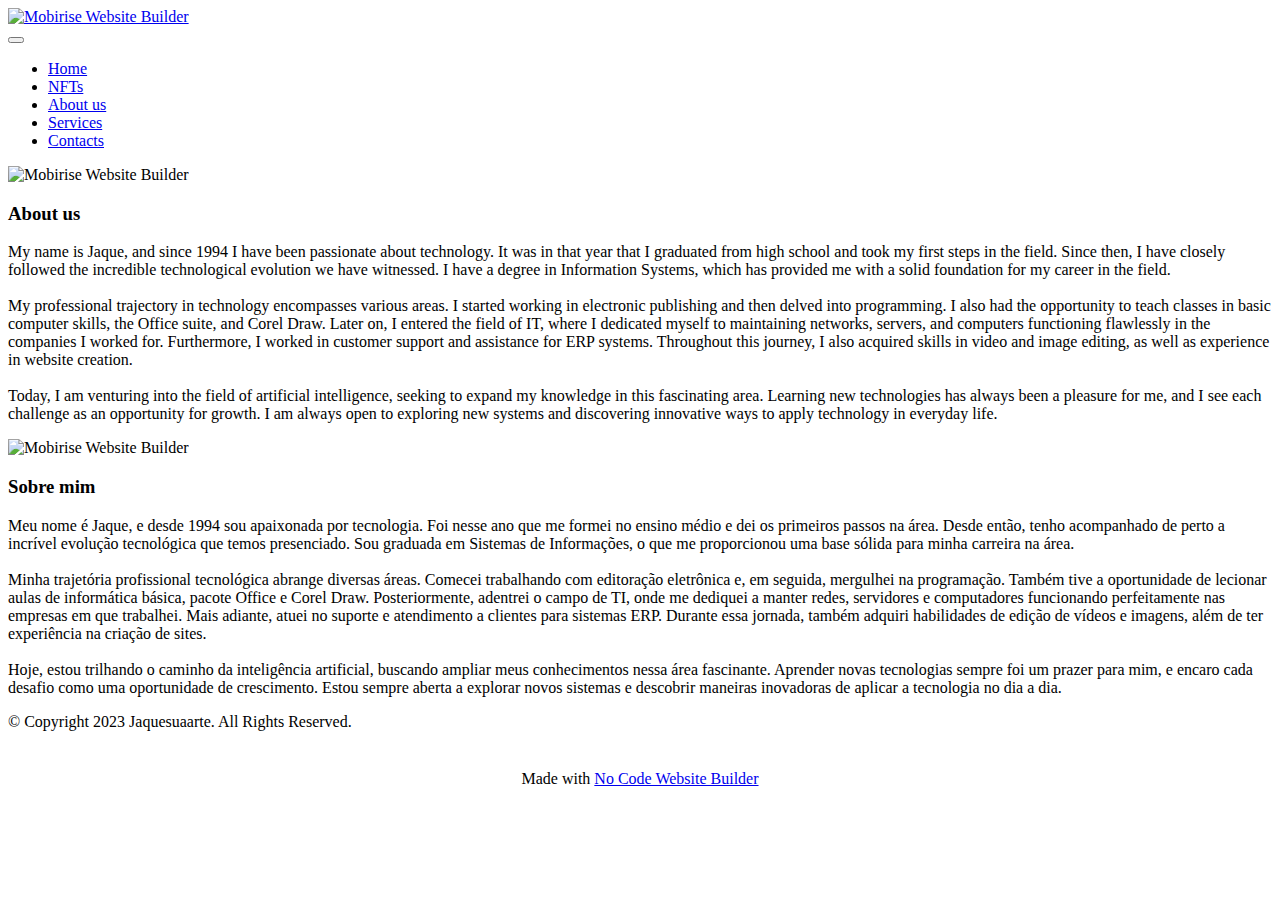
==== Aboutus.html @ 9432bdc2 "Add files via upload" ====
<!DOCTYPE html>
<html  >
<head>
  <!-- Site made with Mobirise Website Builder v5.8.9, https://mobirise.com -->
  <meta charset="UTF-8">
  <meta http-equiv="X-UA-Compatible" content="IE=edge">
  <meta name="generator" content="Mobirise v5.8.9, mobirise.com">
  <meta name="viewport" content="width=device-width, initial-scale=1, minimum-scale=1">
  <link rel="shortcut icon" href="assets/images/whatsapp-image-2023-05-23-at-08.21.53.jpeg" type="image/x-icon">
  <meta name="description" content="">
  
  
  <title>Aboutus</title>
  <link rel="stylesheet" href="assets/bootstrap/css/bootstrap.min.css">
  <link rel="stylesheet" href="assets/bootstrap/css/bootstrap-grid.min.css">
  <link rel="stylesheet" href="assets/bootstrap/css/bootstrap-reboot.min.css">
  <link rel="stylesheet" href="assets/dropdown/css/style.css">
  <link rel="stylesheet" href="assets/socicon/css/styles.css">
  <link rel="stylesheet" href="assets/theme/css/style.css">
  <link rel="preload" href="https://fonts.googleapis.com/css?family=Jost:100,200,300,400,500,600,700,800,900,100i,200i,300i,400i,500i,600i,700i,800i,900i&display=swap" as="style" onload="this.onload=null;this.rel='stylesheet'">
  <noscript><link rel="stylesheet" href="https://fonts.googleapis.com/css?family=Jost:100,200,300,400,500,600,700,800,900,100i,200i,300i,400i,500i,600i,700i,800i,900i&display=swap"></noscript>
  <link rel="preload" as="style" href="assets/mobirise/css/mbr-additional.css"><link rel="stylesheet" href="assets/mobirise/css/mbr-additional.css" type="text/css">

  
  
  
</head>
<body>
  
  <section data-bs-version="5.1" class="menu menu2 cid-tFcY85r3rt" once="menu" id="menu2-l">
    
    <nav class="navbar navbar-dropdown navbar-fixed-top navbar-expand-lg">
        <div class="container">
            <div class="navbar-brand">
                <span class="navbar-logo">
                    <a href="https://mobiri.se">
                        <img src="assets/images/whatsapp-image-2023-05-23-at-08.21.53.jpeg" alt="Mobirise Website Builder" style="height: 3rem;">
                    </a>
                </span>
                
            </div>
            <button class="navbar-toggler" type="button" data-toggle="collapse" data-bs-toggle="collapse" data-target="#navbarSupportedContent" data-bs-target="#navbarSupportedContent" aria-controls="navbarNavAltMarkup" aria-expanded="false" aria-label="Toggle navigation">
                <div class="hamburger">
                    <span></span>
                    <span></span>
                    <span></span>
                    <span></span>
                </div>
            </button>
            <div class="collapse navbar-collapse" id="navbarSupportedContent">
                <ul class="navbar-nav nav-dropdown nav-right" data-app-modern-menu="true"><li class="nav-item"><a class="nav-link link text-black text-primary display-4" href="index.html">Home</a></li><li class="nav-item"><a class="nav-link link text-black text-primary display-4" href="page1.html">NFTs</a></li><li class="nav-item"><a class="nav-link link text-black text-primary display-4" href="aboutus.html">
                            About us</a></li>
                    <li class="nav-item"><a class="nav-link link text-black text-primary display-4" href="page4.html">
                            Services</a></li>
                    <li class="nav-item"><a class="nav-link link text-black text-primary display-4" href="page3.html">Contacts</a></li></ul>
                <div class="icons-menu">
                    <a class="iconfont-wrapper" href="https://www.instagram.com/jaquesuaarte/" target="_blank">
                        <span class="p-2 mbr-iconfont socicon-instagram socicon"></span>
                    </a>
                    
                    
                    
                </div>
                
            </div>
        </div>
    </nav>
</section>

<section data-bs-version="5.1" class="image1 cid-tFd8ddzj68" id="image1-n">
    

    
    

    <div class="container">
        <div class="row align-items-center">
            <div class="col-12 col-lg-6">
                <div class="image-wrapper">
                    <img src="assets/images/mbr-7.jpg" alt="Mobirise Website Builder">
                    
                </div>
            </div>
            <div class="col-12 col-lg">
                <div class="text-wrapper">
                    <h3 class="mbr-section-title mbr-fonts-style mb-3 display-5">
                        <strong>About us</strong></h3>
                    <p class="mbr-text mbr-fonts-style display-7">My name is Jaque, and since 1994 I have been passionate about technology. It was in that year that I graduated from high school and took my first steps in the field. Since then, I have closely followed the incredible technological evolution we have witnessed. I have a degree in Information Systems, which has provided me with a solid foundation for my career in the field.
<br>
<br>My professional trajectory in technology encompasses various areas. I started working in electronic publishing and then delved into programming. I also had the opportunity to teach classes in basic computer skills, the Office suite, and Corel Draw. Later on, I entered the field of IT, where I dedicated myself to maintaining networks, servers, and computers functioning flawlessly in the companies I worked for. Furthermore, I worked in customer support and assistance for ERP systems. Throughout this journey, I also acquired skills in video and image editing, as well as experience in website creation.
<br>
<br>Today, I am venturing into the field of artificial intelligence, seeking to expand my knowledge in this fascinating area. Learning new technologies has always been a pleasure for me, and I see each challenge as an opportunity for growth. I am always open to exploring new systems and discovering innovative ways to apply technology in everyday life.</p>
                </div>
            </div>
        </div>
    </div>
</section>

<section data-bs-version="5.1" class="image2 cid-tFcYTqZ7dH" id="image2-m">
    

    
    

    <div class="container">
        <div class="row align-items-center">
            <div class="col-12 col-lg-6">
                <div class="image-wrapper">
                    <img src="assets/images/mbr-5.jpg" alt="Mobirise Website Builder">
                    
                </div>
            </div>
            <div class="col-12 col-lg">
                <div class="text-wrapper">
                    <h3 class="mbr-section-title mbr-fonts-style mb-3 display-5">
                        <strong>Sobre mim</strong></h3>
                    <p class="mbr-text mbr-fonts-style display-7">Meu nome é Jaque, e desde 1994 sou apaixonada por tecnologia. Foi nesse ano que me formei no ensino médio e dei os primeiros passos na área. Desde então, tenho acompanhado de perto a incrível evolução tecnológica que temos presenciado.&nbsp;Sou graduada em Sistemas de Informações, o que me proporcionou uma base sólida para minha carreira na área.<br>
<br>Minha trajetória profissional tecnológica abrange diversas áreas. Comecei trabalhando com editoração eletrônica e, em seguida, mergulhei na programação. Também tive a oportunidade de lecionar aulas de informática básica, pacote Office e Corel Draw. Posteriormente, adentrei o campo de TI, onde me dediquei a manter redes, servidores e computadores funcionando perfeitamente nas empresas em que trabalhei. Mais adiante, atuei no suporte e atendimento a clientes para sistemas ERP. Durante essa jornada, também adquiri habilidades de edição de vídeos e imagens, além de ter experiência na criação de sites.
<br>
<br>Hoje, estou trilhando o caminho da inteligência artificial, buscando ampliar meus conhecimentos nessa área fascinante. Aprender novas tecnologias sempre foi um prazer para mim, e encaro cada desafio como uma oportunidade de crescimento. Estou sempre aberta a explorar novos sistemas e descobrir maneiras inovadoras de aplicar a tecnologia no dia a dia.</p>
                </div>
            </div>
        </div>
    </div>
</section>

<section data-bs-version="5.1" class="footer3 cid-tFcY84ST9P" once="footers" id="footer3-k">

    

    

    <div class="container">
        <div class="media-container-row align-center mbr-white">
            
            <div class="row social-row">
                <div class="social-list align-right pb-2">
                    
                    
                    
                    
                    
                    
                <div class="soc-item">
                        <a href="https://www.instagram.com/jaquesuaarte/" target="_blank">
                            <span class="mbr-iconfont mbr-iconfont-social socicon-instagram socicon"></span>
                        </a>
                    </div></div>
            </div>
            <div class="row row-copirayt">
                <p class="mbr-text mb-0 mbr-fonts-style mbr-white align-center display-7">
                    © Copyright 2023 Jaquesuaarte. All Rights Reserved.
                </p>
            </div>
        </div>
    </div>
</section><section class="display-7" style="padding: 0;align-items: center;justify-content: center;flex-wrap: wrap;    align-content: center;display: flex;position: relative;height: 4rem;"><a href="https://mobiri.se/3006406" style="flex: 1 1;height: 4rem;position: absolute;width: 100%;z-index: 1;"><img alt="" style="height: 4rem;" src="[data-uri]"></a><p style="margin: 0;text-align: center;" class="display-7">Made with &#8204;</p><a style="z-index:1" href="https://mobirise.com/builder/no-code-website-builder.html">No Code Website Builder</a></section><script src="assets/bootstrap/js/bootstrap.bundle.min.js"></script>  <script src="assets/smoothscroll/smooth-scroll.js"></script>  <script src="assets/ytplayer/index.js"></script>  <script src="assets/dropdown/js/navbar-dropdown.js"></script>  <script src="assets/theme/js/script.js"></script>  
  
  
</body>
</html>
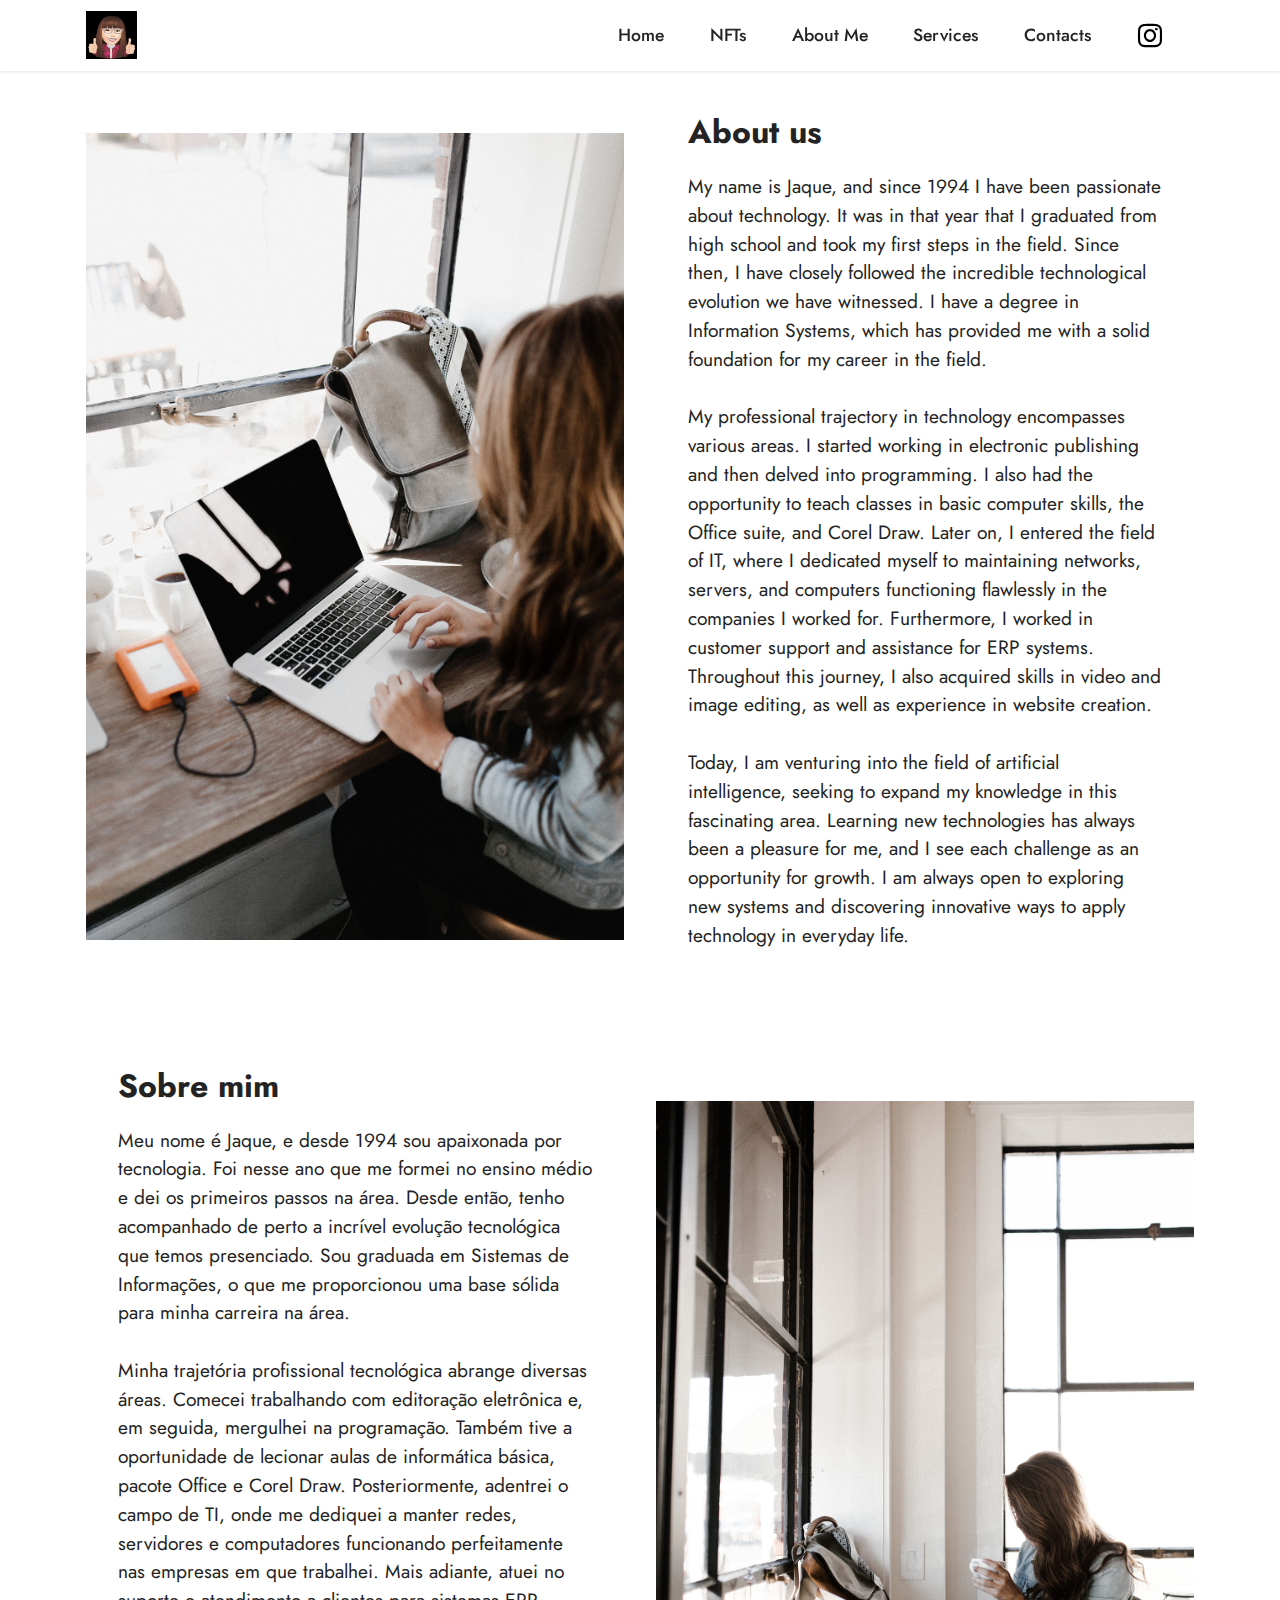
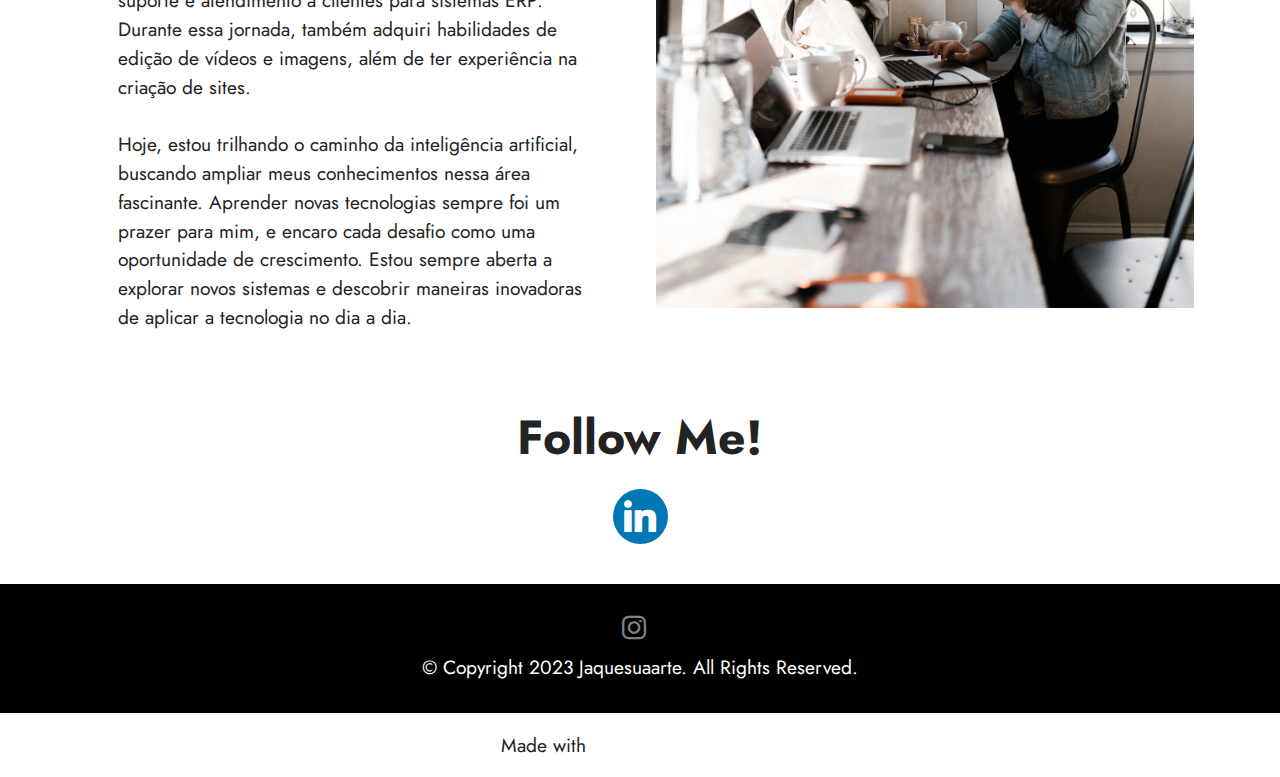
==== commit 652d6844: "Add files via upload" ====
--- a/Aboutus.html
+++ b/Aboutus.html
@@ -14,8 +14,8 @@
   <link rel="stylesheet" href="assets/bootstrap/css/bootstrap.min.css">
   <link rel="stylesheet" href="assets/bootstrap/css/bootstrap-grid.min.css">
   <link rel="stylesheet" href="assets/bootstrap/css/bootstrap-reboot.min.css">
+  <link rel="stylesheet" href="assets/socicon/css/styles.css">
   <link rel="stylesheet" href="assets/dropdown/css/style.css">
-  <link rel="stylesheet" href="assets/socicon/css/styles.css">
   <link rel="stylesheet" href="assets/theme/css/style.css">
   <link rel="preload" href="https://fonts.googleapis.com/css?family=Jost:100,200,300,400,500,600,700,800,900,100i,200i,300i,400i,500i,600i,700i,800i,900i&display=swap" as="style" onload="this.onload=null;this.rel='stylesheet'">
   <noscript><link rel="stylesheet" href="https://fonts.googleapis.com/css?family=Jost:100,200,300,400,500,600,700,800,900,100i,200i,300i,400i,500i,600i,700i,800i,900i&display=swap"></noscript>
@@ -48,8 +48,8 @@
                 </div>
             </button>
             <div class="collapse navbar-collapse" id="navbarSupportedContent">
-                <ul class="navbar-nav nav-dropdown nav-right" data-app-modern-menu="true"><li class="nav-item"><a class="nav-link link text-black text-primary display-4" href="index.html">Home</a></li><li class="nav-item"><a class="nav-link link text-black text-primary display-4" href="page1.html">NFTs</a></li><li class="nav-item"><a class="nav-link link text-black text-primary display-4" href="aboutus.html">
-                            About us</a></li>
+                <ul class="navbar-nav nav-dropdown nav-right" data-app-modern-menu="true"><li class="nav-item"><a class="nav-link link text-black text-primary display-4" href="index.html">Home</a></li><li class="nav-item"><a class="nav-link link text-black text-primary display-4" href="page1.html">NFTs</a></li><li class="nav-item"><a class="nav-link link text-black text-primary display-4" href="Aboutus.html">
+                            About Me</a></li>
                     <li class="nav-item"><a class="nav-link link text-black text-primary display-4" href="page4.html">
                             Services</a></li>
                     <li class="nav-item"><a class="nav-link link text-black text-primary display-4" href="page3.html">Contacts</a></li></ul>
@@ -124,6 +124,40 @@
     </div>
 </section>
 
+<section data-bs-version="5.1" class="share3 cid-tFLsdSFZs8" id="share3-1i">
+    
+     
+    
+    
+    
+
+    <div class="container">
+        <div class="media-container-row">
+            <div class="col-12">
+                <h3 class="mbr-section-title align-center mb-3 mbr-fonts-style display-2">
+                    <strong>Follow Me!</strong>
+                </h3>
+                <div class="social-list align-center">
+                   
+                    
+                        
+                        
+                        
+                        
+                        <a class="iconfont-wrapper bg-linkedin m-2" href="https://www.linkedin.com/in/jaquelineperesaltismo/" target="_blank">
+                            <span class="socicon-linkedin socicon"></span>
+                        </a>
+                        
+                        
+                        
+                        
+                        
+                </div>
+            </div>
+        </div>
+    </div>
+</section>
+
 <section data-bs-version="5.1" class="footer3 cid-tFcY84ST9P" once="footers" id="footer3-k">
 
     
@@ -154,7 +188,7 @@
             </div>
         </div>
     </div>
-</section><section class="display-7" style="padding: 0;align-items: center;justify-content: center;flex-wrap: wrap;    align-content: center;display: flex;position: relative;height: 4rem;"><a href="https://mobiri.se/3006406" style="flex: 1 1;height: 4rem;position: absolute;width: 100%;z-index: 1;"><img alt="" style="height: 4rem;" src="[data-uri]"></a><p style="margin: 0;text-align: center;" class="display-7">Made with &#8204;</p><a style="z-index:1" href="https://mobirise.com/builder/no-code-website-builder.html">No Code Website Builder</a></section><script src="assets/bootstrap/js/bootstrap.bundle.min.js"></script>  <script src="assets/smoothscroll/smooth-scroll.js"></script>  <script src="assets/ytplayer/index.js"></script>  <script src="assets/dropdown/js/navbar-dropdown.js"></script>  <script src="assets/theme/js/script.js"></script>  
+</section><section class="display-7" style="padding: 0;align-items: center;justify-content: center;flex-wrap: wrap;    align-content: center;display: flex;position: relative;height: 4rem;"><a href="https://mobiri.se/3006406" style="flex: 1 1;height: 4rem;position: absolute;width: 100%;z-index: 1;"><img alt="" style="height: 4rem;" src="[data-uri]"></a><p style="margin: 0;text-align: center;" class="display-7">Made with &#8204;</p><a style="z-index:1" href="https://mobirise.com/builder/landing-page-software.html">Landing Page Software</a></section><script src="assets/bootstrap/js/bootstrap.bundle.min.js"></script>  <script src="assets/smoothscroll/smooth-scroll.js"></script>  <script src="assets/ytplayer/index.js"></script>  <script src="assets/dropdown/js/navbar-dropdown.js"></script>  <script src="assets/theme/js/script.js"></script>  
   
   
 </body>
--- a/assets/socicon/css/styles.css
+++ b/assets/socicon/css/styles.css
@@ -0,0 +1,934 @@
+@charset "UTF-8";
+
+@font-face {
+  font-family: 'Socicon';
+  src:  url('../fonts/socicon.eot');
+  src:  url('../fonts/socicon.eot?#iefix') format('embedded-opentype'),
+    url('../fonts/socicon.woff2') format('woff2'),
+    url('../fonts/socicon.ttf') format('truetype'),
+    url('../fonts/socicon.woff') format('woff'),
+    url('../fonts/socicon.svg#socicon') format('svg');
+  font-weight: normal;
+  font-style: normal;
+  font-display: swap;
+}
+
+[data-icon]:before {
+  font-family: "socicon" !important;
+  content: attr(data-icon);
+  font-style: normal !important;
+  font-weight: normal !important;
+  font-variant: normal !important;
+  text-transform: none !important;
+  speak: none;
+  line-height: 1;
+  -webkit-font-smoothing: antialiased;
+  -moz-osx-font-smoothing: grayscale;
+}
+
+[class^="socicon-"], [class*=" socicon-"] {
+  /* use !important to prevent issues with browser extensions that change fonts */
+  font-family: 'Socicon' !important;
+  speak: none;
+  font-style: normal;
+  font-weight: normal;
+  font-variant: normal;
+  text-transform: none;
+  line-height: 1;
+
+  /* Better Font Rendering =========== */
+  -webkit-font-smoothing: antialiased;
+  -moz-osx-font-smoothing: grayscale;
+}
+
+.socicon-eitaa:before {
+  content: "\e97c";
+}
+.socicon-soroush:before {
+  content: "\e97d";
+}
+.socicon-bale:before {
+  content: "\e97e";
+}
+.socicon-zazzle:before {
+  content: "\e97b";
+}
+.socicon-society6:before {
+  content: "\e97a";
+}
+.socicon-redbubble:before {
+  content: "\e979";
+}
+.socicon-avvo:before {
+  content: "\e978";
+}
+.socicon-stitcher:before {
+  content: "\e977";
+}
+.socicon-googlehangouts:before {
+  content: "\e974";
+}
+.socicon-dlive:before {
+  content: "\e975";
+}
+.socicon-vsco:before {
+  content: "\e976";
+}
+.socicon-flipboard:before {
+  content: "\e973";
+}
+.socicon-ubuntu:before {
+  content: "\e958";
+}
+.socicon-artstation:before {
+  content: "\e959";
+}
+.socicon-invision:before {
+  content: "\e95a";
+}
+.socicon-torial:before {
+  content: "\e95b";
+}
+.socicon-collectorz:before {
+  content: "\e95c";
+}
+.socicon-seenthis:before {
+  content: "\e95d";
+}
+.socicon-googleplaymusic:before {
+  content: "\e95e";
+}
+.socicon-debian:before {
+  content: "\e95f";
+}
+.socicon-filmfreeway:before {
+  content: "\e960";
+}
+.socicon-gnome:before {
+  content: "\e961";
+}
+.socicon-itchio:before {
+  content: "\e962";
+}
+.socicon-jamendo:before {
+  content: "\e963";
+}
+.socicon-mix:before {
+  content: "\e964";
+}
+.socicon-sharepoint:before {
+  content: "\e965";
+}
+.socicon-tinder:before {
+  content: "\e966";
+}
+.socicon-windguru:before {
+  content: "\e967";
+}
+.socicon-cdbaby:before {
+  content: "\e968";
+}
+.socicon-elementaryos:before {
+  content: "\e969";
+}
+.socicon-stage32:before {
+  content: "\e96a";
+}
+.socicon-tiktok:before {
+  content: "\e96b";
+}
+.socicon-gitter:before {
+  content: "\e96c";
+}
+.socicon-letterboxd:before {
+  content: "\e96d";
+}
+.socicon-threema:before {
+  content: "\e96e";
+}
+.socicon-splice:before {
+  content: "\e96f";
+}
+.socicon-metapop:before {
+  content: "\e970";
+}
+.socicon-naver:before {
+  content: "\e971";
+}
+.socicon-remote:before {
+  content: "\e972";
+}
+.socicon-internet:before {
+  content: "\e957";
+}
+.socicon-moddb:before {
+  content: "\e94b";
+}
+.socicon-indiedb:before {
+  content: "\e94c";
+}
+.socicon-traxsource:before {
+  content: "\e94d";
+}
+.socicon-gamefor:before {
+  content: "\e94e";
+}
+.socicon-pixiv:before {
+  content: "\e94f";
+}
+.socicon-myanimelist:before {
+  content: "\e950";
+}
+.socicon-blackberry:before {
+  content: "\e951";
+}
+.socicon-wickr:before {
+  content: "\e952";
+}
+.socicon-spip:before {
+  content: "\e953";
+}
+.socicon-napster:before {
+  content: "\e954";
+}
+.socicon-beatport:before {
+  content: "\e955";
+}
+.socicon-hackerone:before {
+  content: "\e956";
+}
+.socicon-hackernews:before {
+  content: "\e946";
+}
+.socicon-smashwords:before {
+  content: "\e947";
+}
+.socicon-kobo:before {
+  content: "\e948";
+}
+.socicon-bookbub:before {
+  content: "\e949";
+}
+.socicon-mailru:before {
+  content: "\e94a";
+}
+.socicon-gitlab:before {
+  content: "\e945";
+}
+.socicon-instructables:before {
+  content: "\e944";
+}
+.socicon-portfolio:before {
+  content: "\e943";
+}
+.socicon-codered:before {
+  content: "\e940";
+}
+.socicon-origin:before {
+  content: "\e941";
+}
+.socicon-nextdoor:before {
+  content: "\e942";
+}
+.socicon-udemy:before {
+  content: "\e93f";
+}
+.socicon-livemaster:before {
+  content: "\e93e";
+}
+.socicon-crunchbase:before {
+  content: "\e93b";
+}
+.socicon-homefy:before {
+  content: "\e93c";
+}
+.socicon-calendly:before {
+  content: "\e93d";
+}
+.socicon-realtor:before {
+  content: "\e90f";
+}
+.socicon-tidal:before {
+  content: "\e910";
+}
+.socicon-qobuz:before {
+  content: "\e911";
+}
+.socicon-natgeo:before {
+  content: "\e912";
+}
+.socicon-mastodon:before {
+  content: "\e913";
+}
+.socicon-unsplash:before {
+  content: "\e914";
+}
+.socicon-homeadvisor:before {
+  content: "\e915";
+}
+.socicon-angieslist:before {
+  content: "\e916";
+}
+.socicon-codepen:before {
+  content: "\e917";
+}
+.socicon-slack:before {
+  content: "\e918";
+}
+.socicon-openaigym:before {
+  content: "\e919";
+}
+.socicon-logmein:before {
+  content: "\e91a";
+}
+.socicon-fiverr:before {
+  content: "\e91b";
+}
+.socicon-gotomeeting:before {
+  content: "\e91c";
+}
+.socicon-aliexpress:before {
+  content: "\e91d";
+}
+.socicon-guru:before {
+  content: "\e91e";
+}
+.socicon-appstore:before {
+  content: "\e91f";
+}
+.socicon-homes:before {
+  content: "\e920";
+}
+.socicon-zoom:before {
+  content: "\e921";
+}
+.socicon-alibaba:before {
+  content: "\e922";
+}
+.socicon-craigslist:before {
+  content: "\e923";
+}
+.socicon-wix:before {
+  content: "\e924";
+}
+.socicon-redfin:before {
+  content: "\e925";
+}
+.socicon-googlecalendar:before {
+  content: "\e926";
+}
+.socicon-shopify:before {
+  content: "\e927";
+}
+.socicon-freelancer:before {
+  content: "\e928";
+}
+.socicon-seedrs:before {
+  content: "\e929";
+}
+.socicon-bing:before {
+  content: "\e92a";
+}
+.socicon-doodle:before {
+  content: "\e92b";
+}
+.socicon-bonanza:before {
+  content: "\e92c";
+}
+.socicon-squarespace:before {
+  content: "\e92d";
+}
+.socicon-toptal:before {
+  content: "\e92e";
+}
+.socicon-gust:before {
+  content: "\e92f";
+}
+.socicon-ask:before {
+  content: "\e930";
+}
+.socicon-trulia:before {
+  content: "\e931";
+}
+.socicon-loomly:before {
+  content: "\e932";
+}
+.socicon-ghost:before {
+  content: "\e933";
+}
+.socicon-upwork:before {
+  content: "\e934";
+}
+.socicon-fundable:before {
+  content: "\e935";
+}
+.socicon-booking:before {
+  content: "\e936";
+}
+.socicon-googlemaps:before {
+  content: "\e937";
+}
+.socicon-zillow:before {
+  content: "\e938";
+}
+.socicon-niconico:before {
+  content: "\e939";
+}
+.socicon-toneden:before {
+  content: "\e93a";
+}
+.socicon-augment:before {
+  content: "\e908";
+}
+.socicon-bitbucket:before {
+  content: "\e909";
+}
+.socicon-fyuse:before {
+  content: "\e90a";
+}
+.socicon-yt-gaming:before {
+  content: "\e90b";
+}
+.socicon-sketchfab:before {
+  content: "\e90c";
+}
+.socicon-mobcrush:before {
+  content: "\e90d";
+}
+.socicon-microsoft:before {
+  content: "\e90e";
+}
+.socicon-pandora:before {
+  content: "\e907";
+}
+.socicon-messenger:before {
+  content: "\e906";
+}
+.socicon-gamewisp:before {
+  content: "\e905";
+}
+.socicon-bloglovin:before {
+  content: "\e904";
+}
+.socicon-tunein:before {
+  content: "\e903";
+}
+.socicon-gamejolt:before {
+  content: "\e901";
+}
+.socicon-trello:before {
+  content: "\e902";
+}
+.socicon-spreadshirt:before {
+  content: "\e900";
+}
+.socicon-500px:before {
+  content: "\e000";
+}
+.socicon-8tracks:before {
+  content: "\e001";
+}
+.socicon-airbnb:before {
+  content: "\e002";
+}
+.socicon-alliance:before {
+  content: "\e003";
+}
+.socicon-amazon:before {
+  content: "\e004";
+}
+.socicon-amplement:before {
+  content: "\e005";
+}
+.socicon-android:before {
+  content: "\e006";
+}
+.socicon-angellist:before {
+  content: "\e007";
+}
+.socicon-apple:before {
+  content: "\e008";
+}
+.socicon-appnet:before {
+  content: "\e009";
+}
+.socicon-baidu:before {
+  content: "\e00a";
+}
+.socicon-bandcamp:before {
+  content: "\e00b";
+}
+.socicon-battlenet:before {
+  content: "\e00c";
+}
+.socicon-mixer:before {
+  content: "\e00d";
+}
+.socicon-bebee:before {
+  content: "\e00e";
+}
+.socicon-bebo:before {
+  content: "\e00f";
+}
+.socicon-behance:before {
+  content: "\e010";
+}
+.socicon-blizzard:before {
+  content: "\e011";
+}
+.socicon-blogger:before {
+  content: "\e012";
+}
+.socicon-buffer:before {
+  content: "\e013";
+}
+.socicon-chrome:before {
+  content: "\e014";
+}
+.socicon-coderwall:before {
+  content: "\e015";
+}
+.socicon-curse:before {
+  content: "\e016";
+}
+.socicon-dailymotion:before {
+  content: "\e017";
+}
+.socicon-deezer:before {
+  content: "\e018";
+}
+.socicon-delicious:before {
+  content: "\e019";
+}
+.socicon-deviantart:before {
+  content: "\e01a";
+}
+.socicon-diablo:before {
+  content: "\e01b";
+}
+.socicon-digg:before {
+  content: "\e01c";
+}
+.socicon-discord:before {
+  content: "\e01d";
+}
+.socicon-disqus:before {
+  content: "\e01e";
+}
+.socicon-douban:before {
+  content: "\e01f";
+}
+.socicon-draugiem:before {
+  content: "\e020";
+}
+.socicon-dribbble:before {
+  content: "\e021";
+}
+.socicon-drupal:before {
+  content: "\e022";
+}
+.socicon-ebay:before {
+  content: "\e023";
+}
+.socicon-ello:before {
+  content: "\e024";
+}
+.socicon-endomodo:before {
+  content: "\e025";
+}
+.socicon-envato:before {
+  content: "\e026";
+}
+.socicon-etsy:before {
+  content: "\e027";
+}
+.socicon-facebook:before {
+  content: "\e028";
+}
+.socicon-feedburner:before {
+  content: "\e029";
+}
+.socicon-filmweb:before {
+  content: "\e02a";
+}
+.socicon-firefox:before {
+  content: "\e02b";
+}
+.socicon-flattr:before {
+  content: "\e02c";
+}
+.socicon-flickr:before {
+  content: "\e02d";
+}
+.socicon-formulr:before {
+  content: "\e02e";
+}
+.socicon-forrst:before {
+  content: "\e02f";
+}
+.socicon-foursquare:before {
+  content: "\e030";
+}
+.socicon-friendfeed:before {
+  content: "\e031";
+}
+.socicon-github:before {
+  content: "\e032";
+}
+.socicon-goodreads:before {
+  content: "\e033";
+}
+.socicon-google:before {
+  content: "\e034";
+}
+.socicon-googlescholar:before {
+  content: "\e035";
+}
+.socicon-googlegroups:before {
+  content: "\e036";
+}
+.socicon-googlephotos:before {
+  content: "\e037";
+}
+.socicon-googleplus:before {
+  content: "\e038";
+}
+.socicon-grooveshark:before {
+  content: "\e039";
+}
+.socicon-hackerrank:before {
+  content: "\e03a";
+}
+.socicon-hearthstone:before {
+  content: "\e03b";
+}
+.socicon-hellocoton:before {
+  content: "\e03c";
+}
+.socicon-heroes:before {
+  content: "\e03d";
+}
+.socicon-smashcast:before {
+  content: "\e03e";
+}
+.socicon-horde:before {
+  content: "\e03f";
+}
+.socicon-houzz:before {
+  content: "\e040";
+}
+.socicon-icq:before {
+  content: "\e041";
+}
+.socicon-identica:before {
+  content: "\e042";
+}
+.socicon-imdb:before {
+  content: "\e043";
+}
+.socicon-instagram:before {
+  content: "\e044";
+}
+.socicon-issuu:before {
+  content: "\e045";
+}
+.socicon-istock:before {
+  content: "\e046";
+}
+.socicon-itunes:before {
+  content: "\e047";
+}
+.socicon-keybase:before {
+  content: "\e048";
+}
+.socicon-lanyrd:before {
+  content: "\e049";
+}
+.socicon-lastfm:before {
+  content: "\e04a";
+}
+.socicon-line:before {
+  content: "\e04b";
+}
+.socicon-linkedin:before {
+  content: "\e04c";
+}
+.socicon-livejournal:before {
+  content: "\e04d";
+}
+.socicon-lyft:before {
+  content: "\e04e";
+}
+.socicon-macos:before {
+  content: "\e04f";
+}
+.socicon-mail:before {
+  content: "\e050";
+}
+.socicon-medium:before {
+  content: "\e051";
+}
+.socicon-meetup:before {
+  content: "\e052";
+}
+.socicon-mixcloud:before {
+  content: "\e053";
+}
+.socicon-modelmayhem:before {
+  content: "\e054";
+}
+.socicon-mumble:before {
+  content: "\e055";
+}
+.socicon-myspace:before {
+  content: "\e056";
+}
+.socicon-newsvine:before {
+  content: "\e057";
+}
+.socicon-nintendo:before {
+  content: "\e058";
+}
+.socicon-npm:before {
+  content: "\e059";
+}
+.socicon-odnoklassniki:before {
+  content: "\e05a";
+}
+.socicon-openid:before {
+  content: "\e05b";
+}
+.socicon-opera:before {
+  content: "\e05c";
+}
+.socicon-outlook:before {
+  content: "\e05d";
+}
+.socicon-overwatch:before {
+  content: "\e05e";
+}
+.socicon-patreon:before {
+  content: "\e05f";
+}
+.socicon-paypal:before {
+  content: "\e060";
+}
+.socicon-periscope:before {
+  content: "\e061";
+}
+.socicon-persona:before {
+  content: "\e062";
+}
+.socicon-pinterest:before {
+  content: "\e063";
+}
+.socicon-play:before {
+  content: "\e064";
+}
+.socicon-player:before {
+  content: "\e065";
+}
+.socicon-playstation:before {
+  content: "\e066";
+}
+.socicon-pocket:before {
+  content: "\e067";
+}
+.socicon-qq:before {
+  content: "\e068";
+}
+.socicon-quora:before {
+  content: "\e069";
+}
+.socicon-raidcall:before {
+  content: "\e06a";
+}
+.socicon-ravelry:before {
+  content: "\e06b";
+}
+.socicon-reddit:before {
+  content: "\e06c";
+}
+.socicon-renren:before {
+  content: "\e06d";
+}
+.socicon-researchgate:before {
+  content: "\e06e";
+}
+.socicon-residentadvisor:before {
+  content: "\e06f";
+}
+.socicon-reverbnation:before {
+  content: "\e070";
+}
+.socicon-rss:before {
+  content: "\e071";
+}
+.socicon-sharethis:before {
+  content: "\e072";
+}
+.socicon-skype:before {
+  content: "\e073";
+}
+.socicon-slideshare:before {
+  content: "\e074";
+}
+.socicon-smugmug:before {
+  content: "\e075";
+}
+.socicon-snapchat:before {
+  content: "\e076";
+}
+.socicon-songkick:before {
+  content: "\e077";
+}
+.socicon-soundcloud:before {
+  content: "\e078";
+}
+.socicon-spotify:before {
+  content: "\e079";
+}
+.socicon-stackexchange:before {
+  content: "\e07a";
+}
+.socicon-stackoverflow:before {
+  content: "\e07b";
+}
+.socicon-starcraft:before {
+  content: "\e07c";
+}
+.socicon-stayfriends:before {
+  content: "\e07d";
+}
+.socicon-steam:before {
+  content: "\e07e";
+}
+.socicon-storehouse:before {
+  content: "\e07f";
+}
+.socicon-strava:before {
+  content: "\e080";
+}
+.socicon-streamjar:before {
+  content: "\e081";
+}
+.socicon-stumbleupon:before {
+  content: "\e082";
+}
+.socicon-swarm:before {
+  content: "\e083";
+}
+.socicon-teamspeak:before {
+  content: "\e084";
+}
+.socicon-teamviewer:before {
+  content: "\e085";
+}
+.socicon-technorati:before {
+  content: "\e086";
+}
+.socicon-telegram:before {
+  content: "\e087";
+}
+.socicon-tripadvisor:before {
+  content: "\e088";
+}
+.socicon-tripit:before {
+  content: "\e089";
+}
+.socicon-triplej:before {
+  content: "\e08a";
+}
+.socicon-tumblr:before {
+  content: "\e08b";
+}
+.socicon-twitch:before {
+  content: "\e08c";
+}
+.socicon-twitter:before {
+  content: "\e08d";
+}
+.socicon-uber:before {
+  content: "\e08e";
+}
+.socicon-ventrilo:before {
+  content: "\e08f";
+}
+.socicon-viadeo:before {
+  content: "\e090";
+}
+.socicon-viber:before {
+  content: "\e091";
+}
+.socicon-viewbug:before {
+  content: "\e092";
+}
+.socicon-vimeo:before {
+  content: "\e093";
+}
+.socicon-vine:before {
+  content: "\e094";
+}
+.socicon-vkontakte:before {
+  content: "\e095";
+}
+.socicon-warcraft:before {
+  content: "\e096";
+}
+.socicon-wechat:before {
+  content: "\e097";
+}
+.socicon-weibo:before {
+  content: "\e098";
+}
+.socicon-whatsapp:before {
+  content: "\e099";
+}
+.socicon-wikipedia:before {
+  content: "\e09a";
+}
+.socicon-windows:before {
+  content: "\e09b";
+}
+.socicon-wordpress:before {
+  content: "\e09c";
+}
+.socicon-wykop:before {
+  content: "\e09d";
+}
+.socicon-xbox:before {
+  content: "\e09e";
+}
+.socicon-xing:before {
+  content: "\e09f";
+}
+.socicon-yahoo:before {
+  content: "\e0a0";
+}
+.socicon-yammer:before {
+  content: "\e0a1";
+}
+.socicon-yandex:before {
+  content: "\e0a2";
+}
+.socicon-yelp:before {
+  content: "\e0a3";
+}
+.socicon-younow:before {
+  content: "\e0a4";
+}
+.socicon-youtube:before {
+  content: "\e0a5";
+}
+.socicon-zapier:before {
+  content: "\e0a6";
+}
+.socicon-zerply:before {
+  content: "\e0a7";
+}
+.socicon-zomato:before {
+  content: "\e0a8";
+}
+.socicon-zynga:before {
+  content: "\e0a9";
+}
--- a/assets/dropdown/css/style.css
+++ b/assets/dropdown/css/style.css
@@ -0,0 +1,265 @@
+.navbar-dropdown {
+  left: 0;
+  padding: 0;
+  position: absolute;
+  right: 0;
+  top: 0;
+  transition: all 0.45s ease;
+  z-index: 1030;
+  background: #282828; }
+  .navbar-dropdown .navbar-logo {
+    margin-right: 0.8rem;
+    transition: margin 0.3s ease-in-out;
+    vertical-align: middle; }
+    .navbar-dropdown .navbar-logo img {
+      height: 3.125rem;
+      transition: all 0.3s ease-in-out; }
+    .navbar-dropdown .navbar-logo.mbr-iconfont {
+      font-size: 3.125rem;
+      line-height: 3.125rem; }
+  .navbar-dropdown .navbar-caption {
+    font-weight: 700;
+    white-space: normal;
+    vertical-align: -4px;
+    line-height: 3.125rem !important; }
+    .navbar-dropdown .navbar-caption, .navbar-dropdown .navbar-caption:hover {
+      color: inherit;
+      text-decoration: none; }
+  .navbar-dropdown .mbr-iconfont + .navbar-caption {
+    vertical-align: -1px; }
+  .navbar-dropdown.navbar-fixed-top {
+    position: fixed; }
+  .navbar-dropdown .navbar-brand span {
+    vertical-align: -4px; }
+  .navbar-dropdown.bg-color.transparent {
+    background: none; }
+  .navbar-dropdown.navbar-short .navbar-brand {
+    padding: 0.625rem 0; }
+    .navbar-dropdown.navbar-short .navbar-brand span {
+      vertical-align: -1px; }
+  .navbar-dropdown.navbar-short .navbar-caption {
+    line-height: 2.375rem !important;
+    vertical-align: -2px; }
+  .navbar-dropdown.navbar-short .navbar-logo {
+    margin-right: 0.5rem; }
+    .navbar-dropdown.navbar-short .navbar-logo img {
+      height: 2.375rem; }
+    .navbar-dropdown.navbar-short .navbar-logo.mbr-iconfont {
+      font-size: 2.375rem;
+      line-height: 2.375rem; }
+  .navbar-dropdown.navbar-short .mbr-table-cell {
+    height: 3.625rem; }
+  .navbar-dropdown .navbar-close {
+    left: 0.6875rem;
+    position: fixed;
+    top: 0.75rem;
+    z-index: 1000; }
+  .navbar-dropdown .hamburger-icon {
+    content: "";
+    display: inline-block;
+    vertical-align: middle;
+    width: 16px;
+    -webkit-box-shadow: 0 -6px 0 1px #282828,0 0 0 1px #282828,0 6px 0 1px #282828;
+    -moz-box-shadow: 0 -6px 0 1px #282828,0 0 0 1px #282828,0 6px 0 1px #282828;
+    box-shadow: 0 -6px 0 1px #282828,0 0 0 1px #282828,0 6px 0 1px #282828; }
+
+.dropdown-menu .dropdown-toggle[data-toggle="dropdown-submenu"]::after {
+  border-bottom: 0.35em solid transparent;
+  border-left: 0.35em solid;
+  border-right: 0;
+  border-top: 0.35em solid transparent;
+  margin-left: 0.3rem; }
+
+.dropdown-menu .dropdown-item:focus {
+  outline: 0; }
+
+.nav-dropdown {
+  font-size: 0.75rem;
+  font-weight: 500;
+  height: auto !important; }
+  .nav-dropdown .nav-btn {
+    padding-left: 1rem; }
+  .nav-dropdown .link {
+    margin: .667em 1.667em;
+    font-weight: 500;
+    padding: 0;
+    transition: color .2s ease-in-out; }
+    .nav-dropdown .link.dropdown-toggle {
+      margin-right: 2.583em; }
+      .nav-dropdown .link.dropdown-toggle::after {
+        margin-left: .25rem;
+        border-top: 0.35em solid;
+        border-right: 0.35em solid transparent;
+        border-left: 0.35em solid transparent;
+        border-bottom: 0; }
+      .nav-dropdown .link.dropdown-toggle[aria-expanded="true"] {
+        margin: 0;
+        padding: 0.667em 3.263em  0.667em 1.667em; }
+  .nav-dropdown .link::after,
+  .nav-dropdown .dropdown-item::after {
+    color: inherit; }
+  .nav-dropdown .btn {
+    font-size: 0.75rem;
+    font-weight: 700;
+    letter-spacing: 0;
+    margin-bottom: 0;
+    padding-left: 1.25rem;
+    padding-right: 1.25rem; }
+  .nav-dropdown .dropdown-menu {
+    border-radius: 0;
+    border: 0;
+    left: 0;
+    margin: 0;
+    padding-bottom: 1.25rem;
+    padding-top: 1.25rem;
+    position: relative; }
+  .nav-dropdown .dropdown-submenu {
+    margin-left: 0.125rem;
+    top: 0; }
+  .nav-dropdown .dropdown-item {
+    font-weight: 500;
+    line-height: 2;
+    padding: 0.3846em 4.615em 0.3846em 1.5385em;
+    position: relative;
+    transition: color .2s ease-in-out, background-color .2s ease-in-out; }
+    .nav-dropdown .dropdown-item::after {
+      margin-top: -0.3077em;
+      position: absolute;
+      right: 1.1538em;
+      top: 50%; }
+    .nav-dropdown .dropdown-item:focus, .nav-dropdown .dropdown-item:hover {
+      background: none; }
+
+@media (max-width: 767px) {
+  .nav-dropdown.navbar-toggleable-sm {
+    bottom: 0;
+    display: none;
+    left: 0;
+    overflow-x: hidden;
+    position: fixed;
+    top: 0;
+    transform: translateX(-100%);
+    -ms-transform: translateX(-100%);
+    -webkit-transform: translateX(-100%);
+    width: 18.75rem;
+    z-index: 999; } }
+.nav-dropdown.navbar-toggleable-xl {
+  bottom: 0;
+  display: none;
+  left: 0;
+  overflow-x: hidden;
+  position: fixed;
+  top: 0;
+  transform: translateX(-100%);
+  -ms-transform: translateX(-100%);
+  -webkit-transform: translateX(-100%);
+  width: 18.75rem;
+  z-index: 999; }
+
+.nav-dropdown-sm {
+  display: block !important;
+  overflow-x: hidden;
+  overflow: auto;
+  padding-top: 3.875rem; }
+  .nav-dropdown-sm::after {
+    content: "";
+    display: block;
+    height: 3rem;
+    width: 100%; }
+  .nav-dropdown-sm.collapse.in ~ .navbar-close {
+    display: block !important; }
+  .nav-dropdown-sm.collapsing, .nav-dropdown-sm.collapse.in {
+    transform: translateX(0);
+    -ms-transform: translateX(0);
+    -webkit-transform: translateX(0);
+    transition: all 0.25s ease-out;
+    -webkit-transition: all 0.25s ease-out;
+    background: #282828; }
+  .nav-dropdown-sm.collapsing[aria-expanded="false"] {
+    transform: translateX(-100%);
+    -ms-transform: translateX(-100%);
+    -webkit-transform: translateX(-100%); }
+  .nav-dropdown-sm .nav-item {
+    display: block;
+    margin-left: 0 !important;
+    padding-left: 0; }
+  .nav-dropdown-sm .link,
+  .nav-dropdown-sm .dropdown-item {
+    border-top: 1px dotted rgba(255, 255, 255, 0.1);
+    font-size: 0.8125rem;
+    line-height: 1.6;
+    margin: 0 !important;
+    padding: 0.875rem 2.4rem 0.875rem 1.5625rem !important;
+    position: relative;
+    white-space: normal; }
+    .nav-dropdown-sm .link:focus, .nav-dropdown-sm .link:hover,
+    .nav-dropdown-sm .dropdown-item:focus,
+    .nav-dropdown-sm .dropdown-item:hover {
+      background: rgba(0, 0, 0, 0.2) !important;
+      color: #c0a375; }
+  .nav-dropdown-sm .nav-btn {
+    position: relative;
+    padding: 1.5625rem 1.5625rem 0 1.5625rem; }
+    .nav-dropdown-sm .nav-btn::before {
+      border-top: 1px dotted rgba(255, 255, 255, 0.1);
+      content: "";
+      left: 0;
+      position: absolute;
+      top: 0;
+      width: 100%; }
+    .nav-dropdown-sm .nav-btn + .nav-btn {
+      padding-top: 0.625rem; }
+      .nav-dropdown-sm .nav-btn + .nav-btn::before {
+        display: none; }
+  .nav-dropdown-sm .btn {
+    padding: 0.625rem 0; }
+  .nav-dropdown-sm .dropdown-toggle[data-toggle="dropdown-submenu"]::after {
+    margin-left: .25rem;
+    border-top: 0.35em solid;
+    border-right: 0.35em solid transparent;
+    border-left: 0.35em solid transparent;
+    border-bottom: 0; }
+  .nav-dropdown-sm .dropdown-toggle[data-toggle="dropdown-submenu"][aria-expanded="true"]::after {
+    border-top: 0;
+    border-right: 0.35em solid transparent;
+    border-left: 0.35em solid transparent;
+    border-bottom: 0.35em solid; }
+  .nav-dropdown-sm .dropdown-menu {
+    margin: 0;
+    padding: 0;
+    position: relative;
+    top: 0;
+    left: 0;
+    width: 100%;
+    border: 0;
+    float: none;
+    border-radius: 0;
+    background: none; }
+  .nav-dropdown-sm .dropdown-submenu {
+    left: 100%;
+    margin-left: 0.125rem;
+    margin-top: -1.25rem;
+    top: 0; }
+
+.navbar-toggleable-sm .nav-dropdown .dropdown-menu {
+  position: absolute; }
+
+.navbar-toggleable-sm .nav-dropdown .dropdown-submenu {
+  left: 100%;
+  margin-left: 0.125rem;
+  margin-top: -1.25rem;
+  top: 0; }
+
+.navbar-toggleable-sm.opened .nav-dropdown .dropdown-menu {
+  position: relative; }
+
+.navbar-toggleable-sm.opened .nav-dropdown .dropdown-submenu {
+  left: 0;
+  margin-left: 00rem;
+  margin-top: 0rem;
+  top: 0; }
+
+.is-builder .nav-dropdown.collapsing {
+  transition: none !important; }
+
+
--- a/assets/theme/css/style.css
+++ b/assets/theme/css/style.css
@@ -0,0 +1,961 @@
+@charset "UTF-8";
+section {
+  background-color: #ffffff;
+}
+
+body {
+  font-style: normal;
+  line-height: 1.5;
+  font-weight: 400;
+  color: #232323;
+  position: relative;
+}
+
+button {
+  background-color: transparent;
+  border-color: transparent;
+}
+
+section,
+.container,
+.container-fluid {
+  position: relative;
+  word-wrap: break-word;
+}
+
+a.mbr-iconfont:hover {
+  text-decoration: none;
+}
+
+.article .lead p,
+.article .lead ul,
+.article .lead ol,
+.article .lead pre,
+.article .lead blockquote {
+  margin-bottom: 0;
+}
+
+a {
+  font-style: normal;
+  font-weight: 400;
+  cursor: pointer;
+}
+a, a:hover {
+  text-decoration: none;
+}
+
+.mbr-section-title {
+  font-style: normal;
+  line-height: 1.3;
+}
+
+.mbr-section-subtitle {
+  line-height: 1.3;
+}
+
+.mbr-text {
+  font-style: normal;
+  line-height: 1.7;
+}
+
+h1,
+h2,
+h3,
+h4,
+h5,
+h6,
+.display-1,
+.display-2,
+.display-4,
+.display-5,
+.display-7,
+span,
+p,
+a {
+  line-height: 1;
+  word-break: break-word;
+  word-wrap: break-word;
+  font-weight: 400;
+}
+
+b,
+strong {
+  font-weight: bold;
+}
+
+input:-webkit-autofill, input:-webkit-autofill:hover, input:-webkit-autofill:focus, input:-webkit-autofill:active {
+  transition-delay: 9999s;
+  -webkit-transition-property: background-color, color;
+  transition-property: background-color, color;
+}
+
+textarea[type=hidden] {
+  display: none;
+}
+
+section {
+  background-position: 50% 50%;
+  background-repeat: no-repeat;
+  background-size: cover;
+}
+section .mbr-background-video,
+section .mbr-background-video-preview {
+  position: absolute;
+  bottom: 0;
+  left: 0;
+  right: 0;
+  top: 0;
+}
+
+.hidden {
+  visibility: hidden;
+}
+
+.mbr-z-index20 {
+  z-index: 20;
+}
+
+/*! Base colors */
+.mbr-white {
+  color: #ffffff;
+}
+
+.mbr-black {
+  color: #111111;
+}
+
+.mbr-bg-white {
+  background-color: #ffffff;
+}
+
+.mbr-bg-black {
+  background-color: #000000;
+}
+
+/*! Text-aligns */
+.align-left {
+  text-align: left;
+}
+
+.align-center {
+  text-align: center;
+}
+
+.align-right {
+  text-align: right;
+}
+
+/*! Font-weight  */
+.mbr-light {
+  font-weight: 300;
+}
+
+.mbr-regular {
+  font-weight: 400;
+}
+
+.mbr-semibold {
+  font-weight: 500;
+}
+
+.mbr-bold {
+  font-weight: 700;
+}
+
+/*! Media  */
+.media-content {
+  flex-basis: 100%;
+}
+
+.media-container-row {
+  display: flex;
+  flex-direction: row;
+  flex-wrap: wrap;
+  justify-content: center;
+  align-content: center;
+  align-items: start;
+}
+.media-container-row .media-size-item {
+  width: 400px;
+}
+
+.media-container-column {
+  display: flex;
+  flex-direction: column;
+  flex-wrap: wrap;
+  justify-content: center;
+  align-content: center;
+  align-items: stretch;
+}
+.media-container-column > * {
+  width: 100%;
+}
+
+@media (min-width: 992px) {
+  .media-container-row {
+    flex-wrap: nowrap;
+  }
+}
+figure {
+  margin-bottom: 0;
+  overflow: hidden;
+}
+
+figure[mbr-media-size] {
+  transition: width 0.1s;
+}
+
+img,
+iframe {
+  display: block;
+  width: 100%;
+}
+
+.card {
+  background-color: transparent;
+  border: none;
+}
+
+.card-box {
+  width: 100%;
+}
+
+.card-img {
+  text-align: center;
+  flex-shrink: 0;
+  -webkit-flex-shrink: 0;
+}
+
+.media {
+  max-width: 100%;
+  margin: 0 auto;
+}
+
+.mbr-figure {
+  align-self: center;
+}
+
+.media-container > div {
+  max-width: 100%;
+}
+
+.mbr-figure img,
+.card-img img {
+  width: 100%;
+}
+
+@media (max-width: 991px) {
+  .media-size-item {
+    width: auto !important;
+  }
+
+  .media {
+    width: auto;
+  }
+
+  .mbr-figure {
+    width: 100% !important;
+  }
+}
+/*! Buttons */
+.mbr-section-btn {
+  margin-left: -0.6rem;
+  margin-right: -0.6rem;
+  font-size: 0;
+}
+
+.btn {
+  font-weight: 600;
+  border-width: 1px;
+  font-style: normal;
+  margin: 0.6rem 0.6rem;
+  white-space: normal;
+  transition: all 0.2s ease-in-out;
+  display: inline-flex;
+  align-items: center;
+  justify-content: center;
+  word-break: break-word;
+}
+
+.btn-sm {
+  font-weight: 600;
+  letter-spacing: 0px;
+  transition: all 0.3s ease-in-out;
+}
+
+.btn-md {
+  font-weight: 600;
+  letter-spacing: 0px;
+  transition: all 0.3s ease-in-out;
+}
+
+.btn-lg {
+  font-weight: 600;
+  letter-spacing: 0px;
+  transition: all 0.3s ease-in-out;
+}
+
+.btn-form {
+  margin: 0;
+}
+.btn-form:hover {
+  cursor: pointer;
+}
+
+nav .mbr-section-btn {
+  margin-left: 0rem;
+  margin-right: 0rem;
+}
+
+/*! Btn icon margin */
+.btn .mbr-iconfont,
+.btn.btn-sm .mbr-iconfont {
+  order: 1;
+  cursor: pointer;
+  margin-left: 0.5rem;
+  vertical-align: sub;
+}
+
+.btn.btn-md .mbr-iconfont,
+.btn.btn-md .mbr-iconfont {
+  margin-left: 0.8rem;
+}
+
+.mbr-regular {
+  font-weight: 400;
+}
+
+.mbr-semibold {
+  font-weight: 500;
+}
+
+.mbr-bold {
+  font-weight: 700;
+}
+
+[type=submit] {
+  -webkit-appearance: none;
+}
+
+/*! Full-screen */
+.mbr-fullscreen .mbr-overlay {
+  min-height: 100vh;
+}
+
+.mbr-fullscreen {
+  display: flex;
+  display: -moz-flex;
+  display: -ms-flex;
+  display: -o-flex;
+  align-items: center;
+  min-height: 100vh;
+  padding-top: 3rem;
+  padding-bottom: 3rem;
+}
+
+/*! Map */
+.map {
+  height: 25rem;
+  position: relative;
+}
+.map iframe {
+  width: 100%;
+  height: 100%;
+}
+
+/*! Scroll to top arrow */
+.mbr-arrow-up {
+  bottom: 25px;
+  right: 90px;
+  position: fixed;
+  text-align: right;
+  z-index: 5000;
+  color: #ffffff;
+  font-size: 22px;
+}
+
+.mbr-arrow-up a {
+  background: rgba(0, 0, 0, 0.2);
+  border-radius: 50%;
+  color: #fff;
+  display: inline-block;
+  height: 60px;
+  width: 60px;
+  border: 2px solid #fff;
+  outline-style: none !important;
+  position: relative;
+  text-decoration: none;
+  transition: all 0.3s ease-in-out;
+  cursor: pointer;
+  text-align: center;
+}
+.mbr-arrow-up a:hover {
+  background-color: rgba(0, 0, 0, 0.4);
+}
+.mbr-arrow-up a i {
+  line-height: 60px;
+}
+
+.mbr-arrow-up-icon {
+  display: block;
+  color: #fff;
+}
+
+.mbr-arrow-up-icon::before {
+  content: "›";
+  display: inline-block;
+  font-family: serif;
+  font-size: 22px;
+  line-height: 1;
+  font-style: normal;
+  position: relative;
+  top: 6px;
+  left: -4px;
+  transform: rotate(-90deg);
+}
+
+/*! Arrow Down */
+.mbr-arrow {
+  position: absolute;
+  bottom: 45px;
+  left: 50%;
+  width: 60px;
+  height: 60px;
+  cursor: pointer;
+  background-color: rgba(80, 80, 80, 0.5);
+  border-radius: 50%;
+  transform: translateX(-50%);
+}
+@media (max-width: 767px) {
+  .mbr-arrow {
+    display: none;
+  }
+}
+.mbr-arrow > a {
+  display: inline-block;
+  text-decoration: none;
+  outline-style: none;
+  -webkit-animation: arrowdown 1.7s ease-in-out infinite;
+          animation: arrowdown 1.7s ease-in-out infinite;
+  color: #ffffff;
+}
+.mbr-arrow > a > i {
+  position: absolute;
+  top: -2px;
+  left: 15px;
+  font-size: 2rem;
+}
+
+#scrollToTop a i::before {
+  content: "";
+  position: absolute;
+  display: block;
+  border-bottom: 2.5px solid #fff;
+  border-left: 2.5px solid #fff;
+  width: 27.8%;
+  height: 27.8%;
+  left: 50%;
+  top: 51%;
+  transform: translateY(-30%) translateX(-50%) rotate(135deg);
+}
+
+@keyframes arrowdown {
+  0% {
+    transform: translateY(0px);
+  }
+  50% {
+    transform: translateY(-5px);
+  }
+  100% {
+    transform: translateY(0px);
+  }
+}
+@-webkit-keyframes arrowdown {
+  0% {
+    transform: translateY(0px);
+  }
+  50% {
+    transform: translateY(-5px);
+  }
+  100% {
+    transform: translateY(0px);
+  }
+}
+@media (max-width: 500px) {
+  .mbr-arrow-up {
+    left: 0;
+    right: 0;
+    text-align: center;
+  }
+}
+/*Gradients animation*/
+@keyframes gradient-animation {
+  from {
+    background-position: 0% 100%;
+    -webkit-animation-timing-function: ease-in-out;
+            animation-timing-function: ease-in-out;
+  }
+  to {
+    background-position: 100% 0%;
+    -webkit-animation-timing-function: ease-in-out;
+            animation-timing-function: ease-in-out;
+  }
+}
+@-webkit-keyframes gradient-animation {
+  from {
+    background-position: 0% 100%;
+    -webkit-animation-timing-function: ease-in-out;
+            animation-timing-function: ease-in-out;
+  }
+  to {
+    background-position: 100% 0%;
+    -webkit-animation-timing-function: ease-in-out;
+            animation-timing-function: ease-in-out;
+  }
+}
+.bg-gradient {
+  background-size: 200% 200%;
+  animation: gradient-animation 5s infinite alternate;
+  -webkit-animation: gradient-animation 5s infinite alternate;
+}
+
+.menu .navbar-brand {
+  display: -webkit-flex;
+}
+.menu .navbar-brand span {
+  display: flex;
+  display: -webkit-flex;
+}
+.menu .navbar-brand .navbar-caption-wrap {
+  display: -webkit-flex;
+}
+.menu .navbar-brand .navbar-logo img {
+  display: -webkit-flex;
+  width: auto;
+}
+@media (min-width: 768px) and (max-width: 991px) {
+  .menu .navbar-toggleable-sm .navbar-nav {
+    display: -ms-flexbox;
+  }
+}
+@media (max-width: 991px) {
+  .menu .navbar-collapse {
+    max-height: 93.5vh;
+  }
+  .menu .navbar-collapse.show {
+    overflow: auto;
+  }
+}
+@media (min-width: 992px) {
+  .menu .navbar-nav.nav-dropdown {
+    display: -webkit-flex;
+  }
+  .menu .navbar-toggleable-sm .navbar-collapse {
+    display: -webkit-flex !important;
+  }
+  .menu .collapsed .navbar-collapse {
+    max-height: 93.5vh;
+  }
+  .menu .collapsed .navbar-collapse.show {
+    overflow: auto;
+  }
+}
+@media (max-width: 767px) {
+  .menu .navbar-collapse {
+    max-height: 80vh;
+  }
+}
+
+.nav-link .mbr-iconfont {
+  margin-right: 0.5rem;
+}
+
+.navbar {
+  display: -webkit-flex;
+  -webkit-flex-wrap: wrap;
+  -webkit-align-items: center;
+  -webkit-justify-content: space-between;
+}
+
+.navbar-collapse {
+  -webkit-flex-basis: 100%;
+  -webkit-flex-grow: 1;
+  -webkit-align-items: center;
+}
+
+.nav-dropdown .link {
+  padding: 0.667em 1.667em !important;
+  margin: 0 !important;
+}
+
+.nav {
+  display: -webkit-flex;
+  -webkit-flex-wrap: wrap;
+}
+
+.row {
+  display: -webkit-flex;
+  -webkit-flex-wrap: wrap;
+}
+
+.justify-content-center {
+  -webkit-justify-content: center;
+}
+
+.form-inline {
+  display: -webkit-flex;
+}
+
+.card-wrapper {
+  -webkit-flex: 1;
+}
+
+.carousel-control {
+  z-index: 10;
+  display: -webkit-flex;
+}
+
+.carousel-controls {
+  display: -webkit-flex;
+}
+
+.media {
+  display: -webkit-flex;
+}
+
+.form-group:focus {
+  outline: none;
+}
+
+.jq-selectbox__select {
+  padding: 7px 0;
+  position: relative;
+}
+
+.jq-selectbox__dropdown {
+  overflow: hidden;
+  border-radius: 10px;
+  position: absolute;
+  top: 100%;
+  left: 0 !important;
+  width: 100% !important;
+}
+
+.jq-selectbox__trigger-arrow {
+  right: 0;
+  transform: translateY(-50%);
+}
+
+.jq-selectbox li {
+  padding: 1.07em 0.5em;
+}
+
+input[type=range] {
+  padding-left: 0 !important;
+  padding-right: 0 !important;
+}
+
+.modal-dialog,
+.modal-content {
+  height: 100%;
+}
+
+.modal-dialog .carousel-inner {
+  height: calc(100vh - 1.75rem);
+}
+@media (max-width: 575px) {
+  .modal-dialog .carousel-inner {
+    height: calc(100vh - 1rem);
+  }
+}
+
+.carousel-item {
+  text-align: center;
+}
+
+.carousel-item img {
+  margin: auto;
+}
+
+.navbar-toggler {
+  align-self: flex-start;
+  padding: 0.25rem 0.75rem;
+  font-size: 1.25rem;
+  line-height: 1;
+  background: transparent;
+  border: 1px solid transparent;
+  border-radius: 0.25rem;
+}
+
+.navbar-toggler:focus,
+.navbar-toggler:hover {
+  text-decoration: none;
+  box-shadow: none;
+}
+
+.navbar-toggler-icon {
+  display: inline-block;
+  width: 1.5em;
+  height: 1.5em;
+  vertical-align: middle;
+  content: "";
+  background: no-repeat center center;
+  background-size: 100% 100%;
+}
+
+.navbar-toggler-left {
+  position: absolute;
+  left: 1rem;
+}
+
+.navbar-toggler-right {
+  position: absolute;
+  right: 1rem;
+}
+
+.card-img {
+  width: auto;
+}
+
+.menu .navbar.collapsed:not(.beta-menu) {
+  flex-direction: column;
+}
+
+.carousel-item.active,
+.carousel-item-next,
+.carousel-item-prev {
+  display: flex;
+}
+
+.note-air-layout .dropup .dropdown-menu,
+.note-air-layout .navbar-fixed-bottom .dropdown .dropdown-menu {
+  bottom: initial !important;
+}
+
+html,
+body {
+  height: auto;
+  min-height: 100vh;
+}
+
+.dropup .dropdown-toggle::after {
+  display: none;
+}
+
+.form-asterisk {
+  font-family: initial;
+  position: absolute;
+  top: -2px;
+  font-weight: normal;
+}
+
+.form-control-label {
+  position: relative;
+  cursor: pointer;
+  margin-bottom: 0.357em;
+  padding: 0;
+}
+
+.alert {
+  color: #ffffff;
+  border-radius: 0;
+  border: 0;
+  font-size: 1.1rem;
+  line-height: 1.5;
+  margin-bottom: 1.875rem;
+  padding: 1.25rem;
+  position: relative;
+  text-align: center;
+}
+.alert.alert-form::after {
+  background-color: inherit;
+  bottom: -7px;
+  content: "";
+  display: block;
+  height: 14px;
+  left: 50%;
+  margin-left: -7px;
+  position: absolute;
+  transform: rotate(45deg);
+  width: 14px;
+}
+
+.form-control {
+  background-color: #ffffff;
+  background-clip: border-box;
+  color: #232323;
+  line-height: 1rem !important;
+  height: auto;
+  padding: 0.6rem 1.2rem;
+  transition: border-color 0.25s ease 0s;
+  border: 1px solid transparent !important;
+  border-radius: 4px;
+  box-shadow: rgba(0, 0, 0, 0.07) 0px 1px 1px 0px, rgba(0, 0, 0, 0.07) 0px 1px 3px 0px, rgba(0, 0, 0, 0.03) 0px 0px 0px 1px;
+}
+.form-active .form-control:invalid {
+  border-color: red;
+}
+
+form .row {
+  margin-left: -0.6rem;
+  margin-right: -0.6rem;
+}
+form .row [class*=col] {
+  padding-left: 0.6rem;
+  padding-right: 0.6rem;
+}
+
+form .mbr-section-btn {
+  margin: 0;
+  padding-left: 0.6rem;
+  padding-right: 0.6rem;
+}
+
+form .btn {
+  display: flex;
+  padding: 0.6rem 1.2rem;
+  margin: 0;
+}
+
+form .form-check-input {
+  margin-top: 0.5;
+}
+
+textarea.form-control {
+  line-height: 1.5rem !important;
+}
+
+.form-group {
+  margin-bottom: 1.2rem;
+}
+
+.form-control,
+form .btn {
+  min-height: 48px;
+}
+
+.gdpr-block label span.textGDPR input[name=gdpr] {
+  top: 7px;
+}
+
+.form-control:focus {
+  box-shadow: none;
+}
+
+:focus {
+  outline: none;
+}
+
+.mbr-overlay {
+  background-color: #000;
+  bottom: 0;
+  left: 0;
+  opacity: 0.5;
+  position: absolute;
+  right: 0;
+  top: 0;
+  z-index: 0;
+  pointer-events: none;
+}
+
+blockquote {
+  font-style: italic;
+  padding: 3rem;
+  font-size: 1.09rem;
+  position: relative;
+  border-left: 3px solid;
+}
+
+ul,
+ol,
+pre,
+blockquote {
+  margin-bottom: 2.3125rem;
+}
+
+.mt-4 {
+  margin-top: 2rem !important;
+}
+
+.mb-4 {
+  margin-bottom: 2rem !important;
+}
+
+@media (min-width: 992px) {
+  .container {
+    padding-left: 16px;
+    padding-right: 16px;
+  }
+
+  .row {
+    margin-left: -16px;
+    margin-right: -16px;
+  }
+  .row > [class*=col] {
+    padding-left: 16px;
+    padding-right: 16px;
+  }
+}
+@media (min-width: 768px) {
+  .container-fluid {
+    padding-left: 32px;
+    padding-right: 32px;
+  }
+}
+@media (min-width: 768px) and (max-width: 991px) {
+  .mbr-container {
+    padding-left: 32px;
+    padding-right: 32px;
+  }
+}
+@media (max-width: 767px) {
+  .mbr-container {
+    padding-left: 16px;
+    padding-right: 16px;
+  }
+}
+.card-wrapper,
+.item-wrapper {
+  overflow: hidden;
+}
+
+.app-video-wrapper > img {
+  opacity: 1;
+}
+
+.item {
+  position: relative;
+}
+
+.dropdown-menu .dropdown-menu {
+  left: 100%;
+}
+
+.dropdown-item + .dropdown-menu {
+  display: none;
+}
+
+.dropdown-item:hover + .dropdown-menu,
+.dropdown-menu:hover {
+  display: block;
+}
+
+@media (min-aspect-ratio: 16/9) {
+  .mbr-video-foreground {
+    height: 300% !important;
+    top: -100% !important;
+  }
+}
+@media (max-aspect-ratio: 16/9) {
+  .mbr-video-foreground {
+    width: 300% !important;
+    left: -100% !important;
+  }
+}.engine {
+	position: absolute;
+	text-indent: -2400px;
+	text-align: center;
+	padding: 0;
+	top: 0;
+	left: -2400px;
+}--- a/assets/mobirise/css/mbr-additional.css
+++ b/assets/mobirise/css/mbr-additional.css
@@ -0,0 +1,3870 @@
+body {
+  font-family: Jost;
+}
+.display-1 {
+  font-family: 'Jost', sans-serif;
+  font-size: 4.6rem;
+  line-height: 1.1;
+}
+.display-1 > .mbr-iconfont {
+  font-size: 5.75rem;
+}
+.display-2 {
+  font-family: 'Jost', sans-serif;
+  font-size: 3rem;
+  line-height: 1.1;
+}
+.display-2 > .mbr-iconfont {
+  font-size: 3.75rem;
+}
+.display-4 {
+  font-family: 'Jost', sans-serif;
+  font-size: 1.1rem;
+  line-height: 1.5;
+}
+.display-4 > .mbr-iconfont {
+  font-size: 1.375rem;
+}
+.display-5 {
+  font-family: 'Jost', sans-serif;
+  font-size: 2rem;
+  line-height: 1.5;
+}
+.display-5 > .mbr-iconfont {
+  font-size: 2.5rem;
+}
+.display-7 {
+  font-family: 'Jost', sans-serif;
+  font-size: 1.2rem;
+  line-height: 1.5;
+}
+.display-7 > .mbr-iconfont {
+  font-size: 1.5rem;
+}
+/* ---- Fluid typography for mobile devices ---- */
+/* 1.4 - font scale ratio ( bootstrap == 1.42857 ) */
+/* 100vw - current viewport width */
+/* (48 - 20)  48 == 48rem == 768px, 20 == 20rem == 320px(minimal supported viewport) */
+/* 0.65 - min scale variable, may vary */
+@media (max-width: 992px) {
+  .display-1 {
+    font-size: 3.68rem;
+  }
+}
+@media (max-width: 768px) {
+  .display-1 {
+    font-size: 3.22rem;
+    font-size: calc( 2.26rem + (4.6 - 2.26) * ((100vw - 20rem) / (48 - 20)));
+    line-height: calc( 1.1 * (2.26rem + (4.6 - 2.26) * ((100vw - 20rem) / (48 - 20))));
+  }
+  .display-2 {
+    font-size: 2.4rem;
+    font-size: calc( 1.7rem + (3 - 1.7) * ((100vw - 20rem) / (48 - 20)));
+    line-height: calc( 1.3 * (1.7rem + (3 - 1.7) * ((100vw - 20rem) / (48 - 20))));
+  }
+  .display-4 {
+    font-size: 0.88rem;
+    font-size: calc( 1.0350000000000001rem + (1.1 - 1.0350000000000001) * ((100vw - 20rem) / (48 - 20)));
+    line-height: calc( 1.4 * (1.0350000000000001rem + (1.1 - 1.0350000000000001) * ((100vw - 20rem) / (48 - 20))));
+  }
+  .display-5 {
+    font-size: 1.6rem;
+    font-size: calc( 1.35rem + (2 - 1.35) * ((100vw - 20rem) / (48 - 20)));
+    line-height: calc( 1.4 * (1.35rem + (2 - 1.35) * ((100vw - 20rem) / (48 - 20))));
+  }
+  .display-7 {
+    font-size: 0.96rem;
+    font-size: calc( 1.07rem + (1.2 - 1.07) * ((100vw - 20rem) / (48 - 20)));
+    line-height: calc( 1.4 * (1.07rem + (1.2 - 1.07) * ((100vw - 20rem) / (48 - 20))));
+  }
+}
+/* Buttons */
+.btn {
+  padding: 0.6rem 1.2rem;
+  border-radius: 4px;
+}
+.btn-sm {
+  padding: 0.6rem 1.2rem;
+  border-radius: 4px;
+}
+.btn-md {
+  padding: 0.6rem 1.2rem;
+  border-radius: 4px;
+}
+.btn-lg {
+  padding: 1rem 2.6rem;
+  border-radius: 4px;
+}
+.bg-primary {
+  background-color: #ffffff !important;
+}
+.bg-success {
+  background-color: #e6c63b !important;
+}
+.bg-info {
+  background-color: #8c7a2e !important;
+}
+.bg-warning {
+  background-color: #ffe161 !important;
+}
+.bg-danger {
+  background-color: #ff9966 !important;
+}
+.btn-primary,
+.btn-primary:active {
+  background-color: #ffffff !important;
+  border-color: #ffffff !important;
+  color: #808080 !important;
+  box-shadow: 0 2px 2px 0 rgba(0, 0, 0, 0.2);
+}
+.btn-primary:hover,
+.btn-primary:focus,
+.btn-primary.focus,
+.btn-primary.active {
+  color: #545454 !important;
+  background-color: #d4d4d4 !important;
+  border-color: #d4d4d4 !important;
+  box-shadow: 0 2px 5px 0 rgba(0, 0, 0, 0.2);
+}
+.btn-primary.disabled,
+.btn-primary:disabled {
+  color: #808080 !important;
+  background-color: #d4d4d4 !important;
+  border-color: #d4d4d4 !important;
+}
+.btn-secondary,
+.btn-secondary:active {
+  background-color: #fff0b0 !important;
+  border-color: #fff0b0 !important;
+  color: #b08f00 !important;
+  box-shadow: 0 2px 2px 0 rgba(0, 0, 0, 0.2);
+}
+.btn-secondary:hover,
+.btn-secondary:focus,
+.btn-secondary.focus,
+.btn-secondary.active {
+  color: #594800 !important;
+  background-color: #ffe059 !important;
+  border-color: #ffe059 !important;
+  box-shadow: 0 2px 5px 0 rgba(0, 0, 0, 0.2);
+}
+.btn-secondary.disabled,
+.btn-secondary:disabled {
+  color: #b08f00 !important;
+  background-color: #ffe059 !important;
+  border-color: #ffe059 !important;
+}
+.btn-info,
+.btn-info:active {
+  background-color: #8c7a2e !important;
+  border-color: #8c7a2e !important;
+  color: #ffffff !important;
+  box-shadow: 0 2px 2px 0 rgba(0, 0, 0, 0.2);
+}
+.btn-info:hover,
+.btn-info:focus,
+.btn-info.focus,
+.btn-info.active {
+  color: #ffffff !important;
+  background-color: #4b4119 !important;
+  border-color: #4b4119 !important;
+  box-shadow: 0 2px 5px 0 rgba(0, 0, 0, 0.2);
+}
+.btn-info.disabled,
+.btn-info:disabled {
+  color: #ffffff !important;
+  background-color: #4b4119 !important;
+  border-color: #4b4119 !important;
+}
+.btn-success,
+.btn-success:active {
+  background-color: #e6c63b !important;
+  border-color: #e6c63b !important;
+  color: #ffffff !important;
+  box-shadow: 0 2px 2px 0 rgba(0, 0, 0, 0.2);
+}
+.btn-success:hover,
+.btn-success:focus,
+.btn-success.focus,
+.btn-success.active {
+  color: #ffffff !important;
+  background-color: #b39617 !important;
+  border-color: #b39617 !important;
+  box-shadow: 0 2px 5px 0 rgba(0, 0, 0, 0.2);
+}
+.btn-success.disabled,
+.btn-success:disabled {
+  color: #ffffff !important;
+  background-color: #b39617 !important;
+  border-color: #b39617 !important;
+}
+.btn-warning,
+.btn-warning:active {
+  background-color: #ffe161 !important;
+  border-color: #ffe161 !important;
+  color: #614f00 !important;
+  box-shadow: 0 2px 2px 0 rgba(0, 0, 0, 0.2);
+}
+.btn-warning:hover,
+.btn-warning:focus,
+.btn-warning.focus,
+.btn-warning.active {
+  color: #0a0800 !important;
+  background-color: #ffd10a !important;
+  border-color: #ffd10a !important;
+  box-shadow: 0 2px 5px 0 rgba(0, 0, 0, 0.2);
+}
+.btn-warning.disabled,
+.btn-warning:disabled {
+  color: #614f00 !important;
+  background-color: #ffd10a !important;
+  border-color: #ffd10a !important;
+}
+.btn-danger,
+.btn-danger:active {
+  background-color: #ff9966 !important;
+  border-color: #ff9966 !important;
+  color: #ffffff !important;
+  box-shadow: 0 2px 2px 0 rgba(0, 0, 0, 0.2);
+}
+.btn-danger:hover,
+.btn-danger:focus,
+.btn-danger.focus,
+.btn-danger.active {
+  color: #ffffff !important;
+  background-color: #ff5f0f !important;
+  border-color: #ff5f0f !important;
+  box-shadow: 0 2px 5px 0 rgba(0, 0, 0, 0.2);
+}
+.btn-danger.disabled,
+.btn-danger:disabled {
+  color: #ffffff !important;
+  background-color: #ff5f0f !important;
+  border-color: #ff5f0f !important;
+}
+.btn-white,
+.btn-white:active {
+  background-color: #fafafa !important;
+  border-color: #fafafa !important;
+  color: #7a7a7a !important;
+  box-shadow: 0 2px 2px 0 rgba(0, 0, 0, 0.2);
+}
+.btn-white:hover,
+.btn-white:focus,
+.btn-white.focus,
+.btn-white.active {
+  color: #4f4f4f !important;
+  background-color: #cfcfcf !important;
+  border-color: #cfcfcf !important;
+  box-shadow: 0 2px 5px 0 rgba(0, 0, 0, 0.2);
+}
+.btn-white.disabled,
+.btn-white:disabled {
+  color: #7a7a7a !important;
+  background-color: #cfcfcf !important;
+  border-color: #cfcfcf !important;
+}
+.btn-black,
+.btn-black:active {
+  background-color: #232323 !important;
+  border-color: #232323 !important;
+  color: #ffffff !important;
+  box-shadow: 0 2px 2px 0 rgba(0, 0, 0, 0.2);
+}
+.btn-black:hover,
+.btn-black:focus,
+.btn-black.focus,
+.btn-black.active {
+  color: #ffffff !important;
+  background-color: #000000 !important;
+  border-color: #000000 !important;
+  box-shadow: 0 2px 5px 0 rgba(0, 0, 0, 0.2);
+}
+.btn-black.disabled,
+.btn-black:disabled {
+  color: #ffffff !important;
+  background-color: #000000 !important;
+  border-color: #000000 !important;
+}
+.btn-primary-outline,
+.btn-primary-outline:active {
+  background-color: transparent !important;
+  border-color: transparent;
+  color: #ffffff;
+}
+.btn-primary-outline:hover,
+.btn-primary-outline:focus,
+.btn-primary-outline.focus,
+.btn-primary-outline.active {
+  color: #d4d4d4 !important;
+  background-color: transparent!important;
+  border-color: transparent!important;
+  box-shadow: none!important;
+}
+.btn-primary-outline.disabled,
+.btn-primary-outline:disabled {
+  color: #808080 !important;
+  background-color: #ffffff !important;
+  border-color: #ffffff !important;
+}
+.btn-secondary-outline,
+.btn-secondary-outline:active {
+  background-color: transparent !important;
+  border-color: transparent;
+  color: #fff0b0;
+}
+.btn-secondary-outline:hover,
+.btn-secondary-outline:focus,
+.btn-secondary-outline.focus,
+.btn-secondary-outline.active {
+  color: #ffe059 !important;
+  background-color: transparent!important;
+  border-color: transparent!important;
+  box-shadow: none!important;
+}
+.btn-secondary-outline.disabled,
+.btn-secondary-outline:disabled {
+  color: #b08f00 !important;
+  background-color: #fff0b0 !important;
+  border-color: #fff0b0 !important;
+}
+.btn-info-outline,
+.btn-info-outline:active {
+  background-color: transparent !important;
+  border-color: transparent;
+  color: #8c7a2e;
+}
+.btn-info-outline:hover,
+.btn-info-outline:focus,
+.btn-info-outline.focus,
+.btn-info-outline.active {
+  color: #4b4119 !important;
+  background-color: transparent!important;
+  border-color: transparent!important;
+  box-shadow: none!important;
+}
+.btn-info-outline.disabled,
+.btn-info-outline:disabled {
+  color: #ffffff !important;
+  background-color: #8c7a2e !important;
+  border-color: #8c7a2e !important;
+}
+.btn-success-outline,
+.btn-success-outline:active {
+  background-color: transparent !important;
+  border-color: transparent;
+  color: #e6c63b;
+}
+.btn-success-outline:hover,
+.btn-success-outline:focus,
+.btn-success-outline.focus,
+.btn-success-outline.active {
+  color: #b39617 !important;
+  background-color: transparent!important;
+  border-color: transparent!important;
+  box-shadow: none!important;
+}
+.btn-success-outline.disabled,
+.btn-success-outline:disabled {
+  color: #ffffff !important;
+  background-color: #e6c63b !important;
+  border-color: #e6c63b !important;
+}
+.btn-warning-outline,
+.btn-warning-outline:active {
+  background-color: transparent !important;
+  border-color: transparent;
+  color: #ffe161;
+}
+.btn-warning-outline:hover,
+.btn-warning-outline:focus,
+.btn-warning-outline.focus,
+.btn-warning-outline.active {
+  color: #ffd10a !important;
+  background-color: transparent!important;
+  border-color: transparent!important;
+  box-shadow: none!important;
+}
+.btn-warning-outline.disabled,
+.btn-warning-outline:disabled {
+  color: #614f00 !important;
+  background-color: #ffe161 !important;
+  border-color: #ffe161 !important;
+}
+.btn-danger-outline,
+.btn-danger-outline:active {
+  background-color: transparent !important;
+  border-color: transparent;
+  color: #ff9966;
+}
+.btn-danger-outline:hover,
+.btn-danger-outline:focus,
+.btn-danger-outline.focus,
+.btn-danger-outline.active {
+  color: #ff5f0f !important;
+  background-color: transparent!important;
+  border-color: transparent!important;
+  box-shadow: none!important;
+}
+.btn-danger-outline.disabled,
+.btn-danger-outline:disabled {
+  color: #ffffff !important;
+  background-color: #ff9966 !important;
+  border-color: #ff9966 !important;
+}
+.btn-black-outline,
+.btn-black-outline:active {
+  background-color: transparent !important;
+  border-color: transparent;
+  color: #232323;
+}
+.btn-black-outline:hover,
+.btn-black-outline:focus,
+.btn-black-outline.focus,
+.btn-black-outline.active {
+  color: #000000 !important;
+  background-color: transparent!important;
+  border-color: transparent!important;
+  box-shadow: none!important;
+}
+.btn-black-outline.disabled,
+.btn-black-outline:disabled {
+  color: #ffffff !important;
+  background-color: #232323 !important;
+  border-color: #232323 !important;
+}
+.btn-white-outline,
+.btn-white-outline:active {
+  background-color: transparent !important;
+  border-color: transparent;
+  color: #fafafa;
+}
+.btn-white-outline:hover,
+.btn-white-outline:focus,
+.btn-white-outline.focus,
+.btn-white-outline.active {
+  color: #cfcfcf !important;
+  background-color: transparent!important;
+  border-color: transparent!important;
+  box-shadow: none!important;
+}
+.btn-white-outline.disabled,
+.btn-white-outline:disabled {
+  color: #7a7a7a !important;
+  background-color: #fafafa !important;
+  border-color: #fafafa !important;
+}
+.text-primary {
+  color: #ffffff !important;
+}
+.text-secondary {
+  color: #fff0b0 !important;
+}
+.text-success {
+  color: #e6c63b !important;
+}
+.text-info {
+  color: #8c7a2e !important;
+}
+.text-warning {
+  color: #ffe161 !important;
+}
+.text-danger {
+  color: #ff9966 !important;
+}
+.text-white {
+  color: #fafafa !important;
+}
+.text-black {
+  color: #232323 !important;
+}
+a.text-primary:hover,
+a.text-primary:focus,
+a.text-primary.active {
+  color: #cccccc !important;
+}
+a.text-secondary:hover,
+a.text-secondary:focus,
+a.text-secondary.active {
+  color: #ffdd4a !important;
+}
+a.text-success:hover,
+a.text-success:focus,
+a.text-success.active {
+  color: #a68b15 !important;
+}
+a.text-info:hover,
+a.text-info:focus,
+a.text-info.active {
+  color: #3f3715 !important;
+}
+a.text-warning:hover,
+a.text-warning:focus,
+a.text-warning.active {
+  color: #facb00 !important;
+}
+a.text-danger:hover,
+a.text-danger:focus,
+a.text-danger.active {
+  color: #ff5500 !important;
+}
+a.text-white:hover,
+a.text-white:focus,
+a.text-white.active {
+  color: #c7c7c7 !important;
+}
+a.text-black:hover,
+a.text-black:focus,
+a.text-black.active {
+  color: #000000 !important;
+}
+a[class*="text-"]:not(.nav-link):not(.dropdown-item):not([role]):not(.navbar-caption) {
+  position: relative;
+  background-image: transparent;
+  background-size: 10000px 2px;
+  background-repeat: no-repeat;
+  background-position: 0px 1.2em;
+  background-position: -10000px 1.2em;
+}
+a[class*="text-"]:not(.nav-link):not(.dropdown-item):not([role]):not(.navbar-caption):hover {
+  transition: background-position 2s ease-in-out;
+  background-image: linear-gradient(currentColor 50%, currentColor 50%);
+  background-position: 0px 1.2em;
+}
+.nav-tabs .nav-link.active {
+  color: #ffffff;
+}
+.nav-tabs .nav-link:not(.active) {
+  color: #232323;
+}
+.alert-success {
+  background-color: #70c770;
+}
+.alert-info {
+  background-color: #8c7a2e;
+}
+.alert-warning {
+  background-color: #ffe161;
+}
+.alert-danger {
+  background-color: #ff9966;
+}
+.mbr-gallery-filter li.active .btn {
+  background-color: #ffffff;
+  border-color: #ffffff;
+  color: #8c8c8c;
+}
+.mbr-gallery-filter li.active .btn:focus {
+  box-shadow: none;
+}
+a,
+a:hover {
+  color: #ffffff;
+}
+.mbr-plan-header.bg-primary .mbr-plan-subtitle,
+.mbr-plan-header.bg-primary .mbr-plan-price-desc {
+  color: #ffffff;
+}
+.mbr-plan-header.bg-success .mbr-plan-subtitle,
+.mbr-plan-header.bg-success .mbr-plan-price-desc {
+  color: #fdfbf0;
+}
+.mbr-plan-header.bg-info .mbr-plan-subtitle,
+.mbr-plan-header.bg-info .mbr-plan-price-desc {
+  color: #cebb6b;
+}
+.mbr-plan-header.bg-warning .mbr-plan-subtitle,
+.mbr-plan-header.bg-warning .mbr-plan-price-desc {
+  color: #ffffff;
+}
+.mbr-plan-header.bg-danger .mbr-plan-subtitle,
+.mbr-plan-header.bg-danger .mbr-plan-price-desc {
+  color: #ffffff;
+}
+/* Scroll to top button*/
+.scrollToTop_wraper {
+  display: none;
+}
+.form-control {
+  font-family: 'Jost', sans-serif;
+  font-size: 1.1rem;
+  line-height: 1.5;
+  font-weight: 400;
+}
+.form-control > .mbr-iconfont {
+  font-size: 1.375rem;
+}
+.form-control:hover,
+.form-control:focus {
+  box-shadow: rgba(0, 0, 0, 0.07) 0px 1px 1px 0px, rgba(0, 0, 0, 0.07) 0px 1px 3px 0px, rgba(0, 0, 0, 0.03) 0px 0px 0px 1px;
+  border-color: #ffffff !important;
+}
+.form-control:-webkit-input-placeholder {
+  font-family: 'Jost', sans-serif;
+  font-size: 1.1rem;
+  line-height: 1.5;
+  font-weight: 400;
+}
+.form-control:-webkit-input-placeholder > .mbr-iconfont {
+  font-size: 1.375rem;
+}
+blockquote {
+  border-color: #ffffff;
+}
+/* Forms */
+.jq-selectbox li:hover,
+.jq-selectbox li.selected {
+  background-color: #ffffff;
+  color: #000000;
+}
+.jq-number__spin {
+  transition: 0.25s ease;
+}
+.jq-number__spin:hover {
+  border-color: #ffffff;
+}
+.jq-selectbox .jq-selectbox__trigger-arrow,
+.jq-number__spin.minus:after,
+.jq-number__spin.plus:after {
+  transition: 0.4s;
+  border-top-color: #353535;
+  border-bottom-color: #353535;
+}
+.jq-selectbox:hover .jq-selectbox__trigger-arrow,
+.jq-number__spin.minus:hover:after,
+.jq-number__spin.plus:hover:after {
+  border-top-color: #ffffff;
+  border-bottom-color: #ffffff;
+}
+.xdsoft_datetimepicker .xdsoft_calendar td.xdsoft_default,
+.xdsoft_datetimepicker .xdsoft_calendar td.xdsoft_current,
+.xdsoft_datetimepicker .xdsoft_timepicker .xdsoft_time_box > div > div.xdsoft_current {
+  color: #000000 !important;
+  background-color: #ffffff !important;
+  box-shadow: none !important;
+}
+.xdsoft_datetimepicker .xdsoft_calendar td:hover,
+.xdsoft_datetimepicker .xdsoft_timepicker .xdsoft_time_box > div > div:hover {
+  color: #000000 !important;
+  background: #fff0b0 !important;
+  box-shadow: none !important;
+}
+.lazy-bg {
+  background-image: none !important;
+}
+.lazy-placeholder:not(section),
+.lazy-none {
+  display: block;
+  position: relative;
+  padding-bottom: 56.25%;
+  width: 100%;
+  height: auto;
+}
+iframe.lazy-placeholder,
+.lazy-placeholder:after {
+  content: '';
+  position: absolute;
+  width: 200px;
+  height: 200px;
+  background: transparent no-repeat center;
+  background-size: contain;
+  top: 50%;
+  left: 50%;
+  transform: translateX(-50%) translateY(-50%);
+  background-image: url("data:image/svg+xml;charset=UTF-8,%3csvg width='32' height='32' viewBox='0 0 64 64' xmlns='http://www.w3.org/2000/svg' stroke='%23ffffff' %3e%3cg fill='none' fill-rule='evenodd'%3e%3cg transform='translate(16 16)' stroke-width='2'%3e%3ccircle stroke-opacity='.5' cx='16' cy='16' r='16'/%3e%3cpath d='M32 16c0-9.94-8.06-16-16-16'%3e%3canimateTransform attributeName='transform' type='rotate' from='0 16 16' to='360 16 16' dur='1s' repeatCount='indefinite'/%3e%3c/path%3e%3c/g%3e%3c/g%3e%3c/svg%3e");
+}
+section.lazy-placeholder:after {
+  opacity: 0.5;
+}
+body {
+  overflow-x: hidden;
+}
+a {
+  transition: color 0.6s;
+}
+.cid-tF5J9sq9Yg {
+  background-image: url("../../../assets/images/tiger1.png");
+}
+.cid-tF5J9sq9Yg .mbr-fallback-image.disabled {
+  display: none;
+}
+.cid-tF5J9sq9Yg .mbr-fallback-image {
+  display: block;
+  background-size: cover;
+  background-position: center center;
+  width: 100%;
+  height: 100%;
+  position: absolute;
+  top: 0;
+}
+.cid-tFboFpfcej {
+  padding-top: 3rem;
+  padding-bottom: 1rem;
+  background-color: #ffffff;
+}
+.cid-tFboFpfcej .mbr-fallback-image.disabled {
+  display: none;
+}
+.cid-tFboFpfcej .mbr-fallback-image {
+  display: block;
+  background-size: cover;
+  background-position: center center;
+  width: 100%;
+  height: 100%;
+  position: absolute;
+  top: 0;
+}
+.cid-tFboFpfcej .item {
+  padding-bottom: 2rem;
+}
+.cid-tFboFpfcej .item-wrapper {
+  height: 100%;
+  position: relative;
+}
+.cid-tFboFpfcej .item-wrapper img {
+  height: 100%;
+  object-fit: cover;
+}
+.cid-tFboFpfcej .item-wrapper .icon-wrapper {
+  pointer-events: none;
+  position: absolute;
+  width: 60px;
+  height: 60px;
+  font-size: 22px;
+  left: 50%;
+  top: 50%;
+  display: flex;
+  align-items: center;
+  justify-content: center;
+  border: 2px solid #ffffff;
+  border-radius: 50%;
+  opacity: 0;
+  color: #ffffff;
+  transform: translateX(-50%) translateY(-50%);
+  background-color: #1b1b1b;
+  transition: 0.2s;
+}
+.cid-tFboFpfcej .item-wrapper:hover .icon-wrapper {
+  opacity: 0.7;
+}
+.cid-tFboFpfcej .carousel-control,
+.cid-tFboFpfcej .close {
+  background: #1b1b1b;
+}
+.cid-tFboFpfcej .carousel-control-prev {
+  margin-left: 2.5rem;
+}
+.cid-tFboFpfcej .carousel-control-prev span {
+  margin-right: 5px;
+}
+.cid-tFboFpfcej .carousel-control-next {
+  margin-right: 2.5rem;
+}
+.cid-tFboFpfcej .carousel-control-next span {
+  margin-left: 5px;
+}
+.cid-tFboFpfcej .close {
+  position: fixed;
+  opacity: 0.5;
+  font-size: 22px;
+  font-weight: 300;
+  width: 60px;
+  height: 60px;
+  border-radius: 50%;
+  color: #fff;
+  top: 2.5rem;
+  right: 2.5rem;
+  border: 2px solid #fff;
+  text-shadow: none;
+  z-index: 5;
+  transition: opacity 0.3s ease;
+  font-family: 'Moririse2';
+  align-items: center;
+  justify-content: center;
+  display: flex;
+}
+.cid-tFboFpfcej .close::before {
+  content: '\e91a';
+}
+.cid-tFboFpfcej .close:hover {
+  opacity: 1;
+  background: #000;
+  color: #fff;
+}
+.cid-tFboFpfcej .carousel-control {
+  display: flex;
+  top: 50%;
+  width: 60px;
+  height: 60px;
+  margin-top: -1.5rem;
+  font-size: 22px;
+  background-color: rgba(0, 0, 0, 0.5);
+  border: 2px solid #fff;
+  border-radius: 50%;
+  transition: all 0.3s;
+}
+.cid-tFboFpfcej .carousel-control.carousel-control-prev {
+  left: 0;
+  margin-left: 2.5rem;
+}
+.cid-tFboFpfcej .carousel-control.carousel-control-next {
+  right: 0;
+  margin-right: 2.5rem;
+}
+@media (max-width: 767px) {
+  .cid-tFboFpfcej .carousel-control {
+    top: auto;
+    bottom: 1rem;
+  }
+}
+.cid-tFboFpfcej .carousel-indicators {
+  position: absolute;
+  bottom: 0;
+  margin-bottom: 3px;
+}
+.cid-tFboFpfcej .carousel-indicators li {
+  max-width: 15px;
+  height: 15px;
+  width: 15px;
+  max-height: 15px;
+  margin: 3px;
+  background-color: rgba(0, 0, 0, 0.5);
+  border: 2px solid #fff;
+  border-radius: 50%;
+  opacity: 0.5;
+  transition: all 0.3s;
+}
+.cid-tFboFpfcej .carousel-indicators li.active,
+.cid-tFboFpfcej .carousel-indicators li:hover {
+  opacity: 0.9;
+}
+.cid-tFboFpfcej .carousel-indicators li::after,
+.cid-tFboFpfcej .carousel-indicators li::before {
+  content: none;
+}
+.cid-tFboFpfcej .carousel-indicators.ie-fix {
+  left: 50%;
+  display: block;
+  width: 60%;
+  margin-left: -30%;
+  text-align: center;
+}
+@media (max-width: 768px) {
+  .cid-tFboFpfcej .carousel-indicators {
+    display: none !important;
+  }
+}
+@media (max-width: 991px) {
+  .cid-tFboFpfcej .carousel-indicators {
+    margin-bottom: 3.625rem !important;
+    padding-left: 2.5rem;
+    padding-right: 2.5rem;
+  }
+}
+@media (max-width: 767px) {
+  .cid-tFboFpfcej .carousel-indicators {
+    display: none;
+  }
+}
+.cid-tFboFpfcej .carousel-inner {
+  display: flex;
+  align-items: center;
+}
+.cid-tFboFpfcej .carousel-inner > .active {
+  display: block;
+}
+.cid-tFboFpfcej .carousel-control.left {
+  left: 0;
+  margin-left: 2.5rem;
+}
+.cid-tFboFpfcej .carousel-control.right {
+  right: 0;
+  margin-right: 2.5rem;
+}
+.cid-tFboFpfcej .carousel-control:hover {
+  background: #1b1b1b;
+  color: #fff;
+  opacity: 1;
+}
+@media (max-width: 768px) {
+  .cid-tFboFpfcej .carousel-control,
+  .cid-tFboFpfcej .carousel-indicators,
+  .cid-tFboFpfcej .modal .close {
+    position: fixed;
+  }
+}
+@media (max-width: 767px) {
+  .cid-tFboFpfcej .mbr-slider .carousel-control {
+    top: auto;
+    bottom: 20px;
+  }
+  .cid-tFboFpfcej .mbr-slider > .container .carousel-control {
+    margin-bottom: 0;
+  }
+}
+.cid-tFboFpfcej .carousel-indicators .active,
+.cid-tFboFpfcej .carousel-indicators li {
+  width: 7px;
+  height: 7px;
+  margin: 3px;
+  background: #000000;
+  opacity: 0.5;
+  border: 4px solid #000000;
+}
+.cid-tFboFpfcej .carousel-indicators .active {
+  background: #fff;
+}
+.cid-tFboFpfcej .carousel-indicators li {
+  max-width: 15px;
+  max-height: 15px;
+  border-radius: 50%;
+}
+.cid-tFboFpfcej .modal {
+  padding-left: 0 !important;
+  position: fixed;
+  overflow: hidden;
+  padding-right: 0 !important;
+}
+.cid-tFboFpfcej .modal-dialog {
+  margin: 0 auto;
+  max-width: 100%;
+  padding-left: 1rem;
+  padding-right: 1rem;
+}
+.cid-tFboFpfcej .modal-content {
+  border-radius: 0;
+  border: none;
+  background: transparent;
+}
+.cid-tFboFpfcej .modal-body {
+  padding: 0;
+  display: flex;
+  align-items: center;
+}
+.cid-tFboFpfcej .modal-body img {
+  width: 100%;
+  object-fit: contain;
+  max-height: calc(100vh - 1.75rem);
+}
+.cid-tFboFpfcej .carousel {
+  width: 100%;
+}
+.cid-tFboFpfcej .modal-backdrop.in {
+  opacity: 0.8;
+}
+.cid-tFboFpfcej .modal.fade .modal-dialog {
+  transition: margin-top 0.3s ease-out;
+}
+.cid-tFboFpfcej .modal.fade .modal-dialog,
+.cid-tFboFpfcej .modal.in .modal-dialog {
+  transform: none;
+}
+.cid-tFboFpfcej .mbr-gallery .item-wrapper {
+  cursor: pointer;
+}
+.cid-tFboFpfcej H6 {
+  text-align: center;
+}
+.cid-tFboFpfcej H3 {
+  color: #000000;
+}
+.cid-tFGKO5wG7F {
+  padding-top: 4rem;
+  padding-bottom: 2rem;
+  background-image: linear-gradient(185deg, #000000 10%, #000000 100%) !important;
+}
+.cid-tFGKO5wG7F .mbr-fallback-image.disabled {
+  display: none;
+}
+.cid-tFGKO5wG7F .mbr-fallback-image {
+  display: block;
+  background-size: cover;
+  background-position: center center;
+  width: 100%;
+  height: 100%;
+  position: absolute;
+  top: 0;
+}
+.cid-tFGJcVKUaT {
+  padding-top: 1rem;
+  padding-bottom: 1rem;
+  background-color: #ffffff;
+}
+.cid-tFGJcVKUaT .mbr-fallback-image.disabled {
+  display: none;
+}
+.cid-tFGJcVKUaT .mbr-fallback-image {
+  display: block;
+  background-size: cover;
+  background-position: center center;
+  width: 100%;
+  height: 100%;
+  position: absolute;
+  top: 0;
+}
+.cid-tFGJcVKUaT .bg-instagram {
+  background: #f00075;
+  color: #ffffff;
+}
+.cid-tFGJcVKUaT .bg-instagram:hover {
+  background: #bd005c;
+}
+.cid-tFGJcVKUaT .iconfont-wrapper {
+  display: inline-block;
+  font-size: 32px;
+  border-radius: 50%;
+  width: 55px;
+  height: 55px;
+  line-height: 55px;
+  text-align: center;
+  transition: all 0.3s ease-in-out;
+}
+.cid-tFGJcVKUaT [class^="socicon-"]:before,
+.cid-tFGJcVKUaT [class*=" socicon-"]:before {
+  line-height: 55px;
+  padding: .6rem;
+}
+.cid-tFGJcVKUaT .mbr-section-title,
+.cid-tFGJcVKUaT .social-list {
+  color: #000000;
+}
+.cid-tF5FQirweR {
+  padding-top: 2rem;
+  padding-bottom: 2rem;
+  background-color: #000000;
+}
+.cid-tF5FQirweR .row-links {
+  width: 100%;
+  justify-content: center;
+}
+.cid-tF5FQirweR .social-row {
+  width: 100%;
+  justify-content: center;
+}
+.cid-tF5FQirweR .media-container-row {
+  flex-direction: column;
+  justify-content: center;
+  align-items: center;
+}
+.cid-tF5FQirweR .media-container-row .foot-menu {
+  list-style: none;
+  display: flex;
+  justify-content: center;
+  flex-wrap: wrap;
+  padding: 0;
+  margin-bottom: 0;
+}
+.cid-tF5FQirweR .media-container-row .foot-menu li {
+  padding: 0 1rem 1rem 1rem;
+}
+.cid-tF5FQirweR .media-container-row .foot-menu li p {
+  margin: 0;
+}
+.cid-tF5FQirweR .media-container-row .social-list {
+  width: auto;
+  padding-left: 0;
+  margin-bottom: 0;
+  list-style: none;
+  display: flex;
+  flex-wrap: wrap;
+  justify-content: flex-end;
+}
+.cid-tF5FQirweR .media-container-row .social-list .mbr-iconfont-social {
+  font-size: 1.5rem;
+  color: #ffffff;
+}
+.cid-tF5FQirweR .media-container-row .social-list .soc-item {
+  margin: 0 .5rem;
+}
+.cid-tF5FQirweR .media-container-row .social-list a {
+  margin: 0;
+  opacity: .5;
+  transition: .2s linear;
+}
+.cid-tF5FQirweR .media-container-row .social-list a:hover {
+  opacity: 1;
+}
+@media (max-width: 767px) {
+  .cid-tF5FQirweR .media-container-row .social-list {
+    -webkit-justify-content: center;
+    justify-content: center;
+  }
+}
+.cid-tF5FQirweR .media-container-row .row-copirayt {
+  word-break: break-word;
+  width: 100%;
+}
+.cid-tF5FQirweR .media-container-row .row-copirayt p {
+  width: 100%;
+}
+.cid-tFbvIXKYg7 {
+  z-index: 1000;
+  width: 100%;
+  position: relative;
+  min-height: 60px;
+}
+.cid-tFbvIXKYg7 nav.navbar {
+  position: fixed;
+}
+.cid-tFbvIXKYg7 .dropdown-item:before {
+  font-family: Moririse2 !important;
+  content: "\e966";
+  display: inline-block;
+  width: 0;
+  position: absolute;
+  left: 1rem;
+  top: 0.5rem;
+  margin-right: 0.5rem;
+  line-height: 1;
+  font-size: inherit;
+  vertical-align: middle;
+  text-align: center;
+  overflow: hidden;
+  transform: scale(0, 1);
+  transition: all 0.25s ease-in-out;
+}
+.cid-tFbvIXKYg7 .dropdown-menu {
+  padding: 0;
+  border-radius: 4px;
+  box-shadow: 0 1px 3px 0 rgba(0, 0, 0, 0.1);
+}
+.cid-tFbvIXKYg7 .dropdown-item {
+  border-bottom: 1px solid #e6e6e6;
+}
+.cid-tFbvIXKYg7 .dropdown-item:hover,
+.cid-tFbvIXKYg7 .dropdown-item:focus {
+  background: #ffffff !important;
+  color: white !important;
+}
+.cid-tFbvIXKYg7 .dropdown-item:hover span {
+  color: white;
+}
+.cid-tFbvIXKYg7 .dropdown-item:first-child {
+  border-top-left-radius: 4px;
+  border-top-right-radius: 4px;
+}
+.cid-tFbvIXKYg7 .dropdown-item:last-child {
+  border-bottom: none;
+  border-bottom-left-radius: 4px;
+  border-bottom-right-radius: 4px;
+}
+.cid-tFbvIXKYg7 .nav-dropdown .link {
+  padding: 0 0.3em !important;
+  margin: 0.667em 1em !important;
+}
+.cid-tFbvIXKYg7 .nav-dropdown .link.dropdown-toggle::after {
+  margin-left: 0.5rem;
+  margin-top: 0.2rem;
+}
+.cid-tFbvIXKYg7 .nav-link {
+  position: relative;
+}
+.cid-tFbvIXKYg7 .container {
+  display: flex;
+  margin: auto;
+  flex-wrap: nowrap;
+}
+@media (max-width: 991px) {
+  .cid-tFbvIXKYg7 .container {
+    flex-wrap: wrap;
+  }
+}
+.cid-tFbvIXKYg7 .container-fluid {
+  flex-wrap: nowrap;
+}
+@media (max-width: 991px) {
+  .cid-tFbvIXKYg7 .container-fluid {
+    flex-wrap: wrap;
+  }
+}
+.cid-tFbvIXKYg7 .iconfont-wrapper {
+  color: #000000 !important;
+  font-size: 1.5rem;
+  padding-right: 0.5rem;
+}
+.cid-tFbvIXKYg7 .dropdown-menu,
+.cid-tFbvIXKYg7 .navbar.opened {
+  background: #ffffff !important;
+}
+.cid-tFbvIXKYg7 .nav-item:focus,
+.cid-tFbvIXKYg7 .nav-link:focus {
+  outline: none;
+}
+.cid-tFbvIXKYg7 .dropdown .dropdown-menu .dropdown-item {
+  width: auto;
+  transition: all 0.25s ease-in-out;
+}
+.cid-tFbvIXKYg7 .dropdown .dropdown-menu .dropdown-item::after {
+  right: 0.5rem;
+}
+.cid-tFbvIXKYg7 .dropdown .dropdown-menu .dropdown-item .mbr-iconfont {
+  margin-right: 0.5rem;
+  vertical-align: sub;
+}
+.cid-tFbvIXKYg7 .dropdown .dropdown-menu .dropdown-item .mbr-iconfont:before {
+  display: inline-block;
+  transform: scale(1, 1);
+  transition: all 0.25s ease-in-out;
+}
+.cid-tFbvIXKYg7 .collapsed .dropdown-menu .dropdown-item:before {
+  display: none;
+}
+.cid-tFbvIXKYg7 .collapsed .dropdown .dropdown-menu .dropdown-item {
+  padding: 0.235em 1.5em 0.235em 1.5em !important;
+  transition: none;
+  margin: 0 !important;
+}
+.cid-tFbvIXKYg7 .navbar {
+  min-height: 70px;
+  transition: all 0.3s;
+  border-bottom: 1px solid transparent;
+  box-shadow: 0 1px 3px 0 rgba(0, 0, 0, 0.1);
+  background: #ffffff;
+}
+.cid-tFbvIXKYg7 .navbar.opened {
+  transition: all 0.3s;
+}
+.cid-tFbvIXKYg7 .navbar .dropdown-item {
+  padding: 0.5rem 1.8rem;
+}
+.cid-tFbvIXKYg7 .navbar .navbar-logo img {
+  width: auto;
+}
+.cid-tFbvIXKYg7 .navbar .navbar-collapse {
+  justify-content: flex-end;
+  z-index: 1;
+}
+.cid-tFbvIXKYg7 .navbar.collapsed {
+  justify-content: center;
+}
+.cid-tFbvIXKYg7 .navbar.collapsed .nav-item .nav-link::before {
+  display: none;
+}
+.cid-tFbvIXKYg7 .navbar.collapsed.opened .dropdown-menu {
+  top: 0;
+}
+@media (min-width: 992px) {
+  .cid-tFbvIXKYg7 .navbar.collapsed.opened:not(.navbar-short) .navbar-collapse {
+    max-height: calc(98.5vh - 3rem);
+  }
+}
+.cid-tFbvIXKYg7 .navbar.collapsed .dropdown-menu .dropdown-submenu {
+  left: 0 !important;
+}
+.cid-tFbvIXKYg7 .navbar.collapsed .dropdown-menu .dropdown-item:after {
+  right: auto;
+}
+.cid-tFbvIXKYg7 .navbar.collapsed .dropdown-menu .dropdown-toggle[data-toggle="dropdown-submenu"]:after {
+  margin-left: 0.5rem;
+  margin-top: 0.2rem;
+  border-top: 0.35em solid;
+  border-right: 0.35em solid transparent;
+  border-left: 0.35em solid transparent;
+  border-bottom: 0;
+  top: 41%;
+}
+.cid-tFbvIXKYg7 .navbar.collapsed ul.navbar-nav li {
+  margin: auto;
+}
+.cid-tFbvIXKYg7 .navbar.collapsed .dropdown-menu .dropdown-item {
+  padding: 0.25rem 1.5rem;
+  text-align: center;
+}
+.cid-tFbvIXKYg7 .navbar.collapsed .icons-menu {
+  padding-left: 0;
+  padding-right: 0;
+  padding-top: 0.5rem;
+  padding-bottom: 0.5rem;
+}
+@media (max-width: 991px) {
+  .cid-tFbvIXKYg7 .navbar .nav-item .nav-link::before {
+    display: none;
+  }
+  .cid-tFbvIXKYg7 .navbar.opened .dropdown-menu {
+    top: 0;
+  }
+  .cid-tFbvIXKYg7 .navbar .dropdown-menu .dropdown-submenu {
+    left: 0 !important;
+  }
+  .cid-tFbvIXKYg7 .navbar .dropdown-menu .dropdown-item:after {
+    right: auto;
+  }
+  .cid-tFbvIXKYg7 .navbar .dropdown-menu .dropdown-toggle[data-toggle="dropdown-submenu"]:after {
+    margin-left: 0.5rem;
+    margin-top: 0.2rem;
+    border-top: 0.35em solid;
+    border-right: 0.35em solid transparent;
+    border-left: 0.35em solid transparent;
+    border-bottom: 0;
+    top: 40%;
+  }
+  .cid-tFbvIXKYg7 .navbar .navbar-logo img {
+    height: 3rem !important;
+  }
+  .cid-tFbvIXKYg7 .navbar ul.navbar-nav li {
+    margin: auto;
+  }
+  .cid-tFbvIXKYg7 .navbar .dropdown-menu .dropdown-item {
+    padding: 0.25rem 1.5rem !important;
+    text-align: center;
+  }
+  .cid-tFbvIXKYg7 .navbar .navbar-brand {
+    flex-shrink: initial;
+    flex-basis: auto;
+    word-break: break-word;
+    padding-right: 2rem;
+  }
+  .cid-tFbvIXKYg7 .navbar .navbar-toggler {
+    flex-basis: auto;
+  }
+  .cid-tFbvIXKYg7 .navbar .icons-menu {
+    padding-left: 0;
+    padding-top: 0.5rem;
+    padding-bottom: 0.5rem;
+  }
+}
+@media (max-width: 991px) and (max-width: 767px) {
+  .cid-tFbvIXKYg7 .navbar .navbar-brand {
+    width: calc(100% - 31px);
+  }
+}
+.cid-tFbvIXKYg7 .navbar.navbar-short {
+  min-height: 60px;
+}
+.cid-tFbvIXKYg7 .navbar.navbar-short .navbar-logo img {
+  height: 2.5rem !important;
+}
+.cid-tFbvIXKYg7 .navbar.navbar-short .navbar-brand {
+  min-height: 60px;
+  padding: 0;
+}
+.cid-tFbvIXKYg7 .navbar-brand {
+  min-height: 70px;
+  flex-shrink: 0;
+  align-items: center;
+  margin-right: 0;
+  padding: 10px 0;
+  transition: all 0.3s;
+  word-break: break-word;
+  z-index: 1;
+}
+.cid-tFbvIXKYg7 .navbar-brand .navbar-caption {
+  line-height: inherit !important;
+}
+.cid-tFbvIXKYg7 .navbar-brand .navbar-logo a {
+  outline: none;
+}
+.cid-tFbvIXKYg7 .dropdown-item.active,
+.cid-tFbvIXKYg7 .dropdown-item:active {
+  background-color: transparent;
+}
+.cid-tFbvIXKYg7 .navbar-expand-lg .navbar-nav .nav-link {
+  padding: 0;
+}
+.cid-tFbvIXKYg7 .nav-dropdown .link.dropdown-toggle {
+  margin-right: 1.667em;
+}
+.cid-tFbvIXKYg7 .nav-dropdown .link.dropdown-toggle[aria-expanded="true"] {
+  margin-right: 0;
+  padding: 0.667em 1.667em;
+}
+.cid-tFbvIXKYg7 .navbar.navbar-expand-lg .dropdown .dropdown-menu {
+  background: #ffffff;
+}
+.cid-tFbvIXKYg7 .navbar.navbar-expand-lg .dropdown .dropdown-menu .dropdown-submenu {
+  margin: 0;
+  left: 100%;
+}
+.cid-tFbvIXKYg7 .navbar .dropdown.open > .dropdown-menu {
+  display: block;
+}
+.cid-tFbvIXKYg7 ul.navbar-nav {
+  flex-wrap: wrap;
+}
+.cid-tFbvIXKYg7 .navbar-buttons {
+  text-align: center;
+  min-width: 170px;
+}
+.cid-tFbvIXKYg7 button.navbar-toggler {
+  outline: none;
+  width: 31px;
+  height: 20px;
+  cursor: pointer;
+  transition: all 0.2s;
+  position: relative;
+  align-self: center;
+}
+.cid-tFbvIXKYg7 button.navbar-toggler .hamburger span {
+  position: absolute;
+  right: 0;
+  width: 30px;
+  height: 2px;
+  border-right: 5px;
+  background-color: #000000;
+}
+.cid-tFbvIXKYg7 button.navbar-toggler .hamburger span:nth-child(1) {
+  top: 0;
+  transition: all 0.2s;
+}
+.cid-tFbvIXKYg7 button.navbar-toggler .hamburger span:nth-child(2) {
+  top: 8px;
+  transition: all 0.15s;
+}
+.cid-tFbvIXKYg7 button.navbar-toggler .hamburger span:nth-child(3) {
+  top: 8px;
+  transition: all 0.15s;
+}
+.cid-tFbvIXKYg7 button.navbar-toggler .hamburger span:nth-child(4) {
+  top: 16px;
+  transition: all 0.2s;
+}
+.cid-tFbvIXKYg7 nav.opened .hamburger span:nth-child(1) {
+  top: 8px;
+  width: 0;
+  opacity: 0;
+  right: 50%;
+  transition: all 0.2s;
+}
+.cid-tFbvIXKYg7 nav.opened .hamburger span:nth-child(2) {
+  transform: rotate(45deg);
+  transition: all 0.25s;
+}
+.cid-tFbvIXKYg7 nav.opened .hamburger span:nth-child(3) {
+  transform: rotate(-45deg);
+  transition: all 0.25s;
+}
+.cid-tFbvIXKYg7 nav.opened .hamburger span:nth-child(4) {
+  top: 8px;
+  width: 0;
+  opacity: 0;
+  right: 50%;
+  transition: all 0.2s;
+}
+.cid-tFbvIXKYg7 .navbar-dropdown {
+  padding: 0 1rem;
+  position: fixed;
+}
+.cid-tFbvIXKYg7 a.nav-link {
+  display: flex;
+  align-items: center;
+  justify-content: center;
+}
+.cid-tFbvIXKYg7 .icons-menu {
+  flex-wrap: nowrap;
+  display: flex;
+  justify-content: center;
+  padding-left: 1rem;
+  padding-right: 1rem;
+  padding-top: 0.3rem;
+  text-align: center;
+}
+@media screen and (-ms-high-contrast: active), (-ms-high-contrast: none) {
+  .cid-tFbvIXKYg7 .navbar {
+    height: 70px;
+  }
+  .cid-tFbvIXKYg7 .navbar.opened {
+    height: auto;
+  }
+  .cid-tFbvIXKYg7 .nav-item .nav-link:hover::before {
+    width: 175%;
+    max-width: calc(100% + 2rem);
+    left: -1rem;
+  }
+}
+.cid-tF6KEQLlC3 {
+  padding-top: 6rem;
+  padding-bottom: 6rem;
+  background-color: #ffffff;
+}
+.cid-tF6KEQLlC3 .mbr-fallback-image.disabled {
+  display: none;
+}
+.cid-tF6KEQLlC3 .mbr-fallback-image {
+  display: block;
+  background-size: cover;
+  background-position: center center;
+  width: 100%;
+  height: 100%;
+  position: absolute;
+  top: 0;
+}
+.cid-tF6KEQLlC3 .item {
+  padding-bottom: 2rem;
+}
+.cid-tF6KEQLlC3 .item-wrapper {
+  position: relative;
+}
+.cid-tF6KEQLlC3 .item-wrapper .icon-wrapper {
+  pointer-events: none;
+  position: absolute;
+  width: 60px;
+  height: 60px;
+  font-size: 22px;
+  left: 50%;
+  top: 50%;
+  display: flex;
+  align-items: center;
+  justify-content: center;
+  border: 2px solid #ffffff;
+  border-radius: 50%;
+  opacity: 0;
+  color: #ffffff;
+  transform: translateX(-50%) translateY(-50%);
+  background-color: #1b1b1b;
+  transition: 0.2s;
+}
+.cid-tF6KEQLlC3 .item-wrapper:hover .icon-wrapper {
+  opacity: 0.7;
+}
+.cid-tF6KEQLlC3 .carousel-control,
+.cid-tF6KEQLlC3 .close {
+  background: #1b1b1b;
+}
+.cid-tF6KEQLlC3 .carousel-control-prev {
+  margin-left: 2.5rem;
+}
+.cid-tF6KEQLlC3 .carousel-control-prev span {
+  margin-right: 5px;
+}
+.cid-tF6KEQLlC3 .carousel-control-next {
+  margin-right: 2.5rem;
+}
+.cid-tF6KEQLlC3 .carousel-control-next span {
+  margin-left: 5px;
+}
+.cid-tF6KEQLlC3 .close {
+  position: fixed;
+  opacity: 0.5;
+  font-size: 22px;
+  font-weight: 300;
+  width: 60px;
+  height: 60px;
+  border-radius: 50%;
+  color: #fff;
+  top: 2.5rem;
+  right: 2.5rem;
+  border: 2px solid #fff;
+  text-shadow: none;
+  z-index: 5;
+  transition: opacity 0.3s ease;
+  font-family: 'Moririse2';
+  align-items: center;
+  justify-content: center;
+  display: flex;
+}
+.cid-tF6KEQLlC3 .close::before {
+  content: '\e91a';
+}
+.cid-tF6KEQLlC3 .close:hover {
+  opacity: 1;
+  background: #000;
+  color: #fff;
+}
+.cid-tF6KEQLlC3 .carousel-control {
+  display: flex;
+  top: 50%;
+  width: 60px;
+  height: 60px;
+  margin-top: -1.5rem;
+  font-size: 22px;
+  background-color: rgba(0, 0, 0, 0.5);
+  border: 2px solid #fff;
+  border-radius: 50%;
+  transition: all 0.3s;
+}
+.cid-tF6KEQLlC3 .carousel-control.carousel-control-prev {
+  left: 0;
+  margin-left: 2.5rem;
+}
+.cid-tF6KEQLlC3 .carousel-control.carousel-control-next {
+  right: 0;
+  margin-right: 2.5rem;
+}
+@media (max-width: 767px) {
+  .cid-tF6KEQLlC3 .carousel-control {
+    top: auto;
+    bottom: 1rem;
+  }
+}
+.cid-tF6KEQLlC3 .carousel-indicators {
+  position: absolute;
+  bottom: 0;
+  margin-bottom: 3px;
+}
+.cid-tF6KEQLlC3 .carousel-indicators li {
+  max-width: 15px;
+  height: 15px;
+  width: 15px;
+  max-height: 15px;
+  margin: 3px;
+  background-color: rgba(0, 0, 0, 0.5);
+  border: 2px solid #fff;
+  border-radius: 50%;
+  opacity: 0.5;
+  transition: all 0.3s;
+}
+.cid-tF6KEQLlC3 .carousel-indicators li.active,
+.cid-tF6KEQLlC3 .carousel-indicators li:hover {
+  opacity: 0.9;
+}
+.cid-tF6KEQLlC3 .carousel-indicators li::after,
+.cid-tF6KEQLlC3 .carousel-indicators li::before {
+  content: none;
+}
+.cid-tF6KEQLlC3 .carousel-indicators.ie-fix {
+  left: 50%;
+  display: block;
+  width: 60%;
+  margin-left: -30%;
+  text-align: center;
+}
+@media (max-width: 768px) {
+  .cid-tF6KEQLlC3 .carousel-indicators {
+    display: none !important;
+  }
+}
+@media (max-width: 991px) {
+  .cid-tF6KEQLlC3 .carousel-indicators {
+    margin-bottom: 3.625rem !important;
+    padding-left: 2.5rem;
+    padding-right: 2.5rem;
+  }
+}
+@media (max-width: 767px) {
+  .cid-tF6KEQLlC3 .carousel-indicators {
+    display: none;
+  }
+}
+.cid-tF6KEQLlC3 .carousel-inner {
+  display: flex;
+  align-items: center;
+}
+.cid-tF6KEQLlC3 .carousel-inner > .active {
+  display: block;
+}
+.cid-tF6KEQLlC3 .carousel-control.left {
+  left: 0;
+  margin-left: 2.5rem;
+}
+.cid-tF6KEQLlC3 .carousel-control.right {
+  right: 0;
+  margin-right: 2.5rem;
+}
+.cid-tF6KEQLlC3 .carousel-control:hover {
+  background: #1b1b1b;
+  color: #fff;
+  opacity: 1;
+}
+@media (max-width: 768px) {
+  .cid-tF6KEQLlC3 .carousel-control,
+  .cid-tF6KEQLlC3 .carousel-indicators,
+  .cid-tF6KEQLlC3 .modal .close {
+    position: fixed;
+  }
+}
+@media (max-width: 767px) {
+  .cid-tF6KEQLlC3 .mbr-slider .carousel-control {
+    top: auto;
+    bottom: 20px;
+  }
+  .cid-tF6KEQLlC3 .mbr-slider > .container .carousel-control {
+    margin-bottom: 0;
+  }
+}
+.cid-tF6KEQLlC3 .carousel-indicators .active,
+.cid-tF6KEQLlC3 .carousel-indicators li {
+  width: 7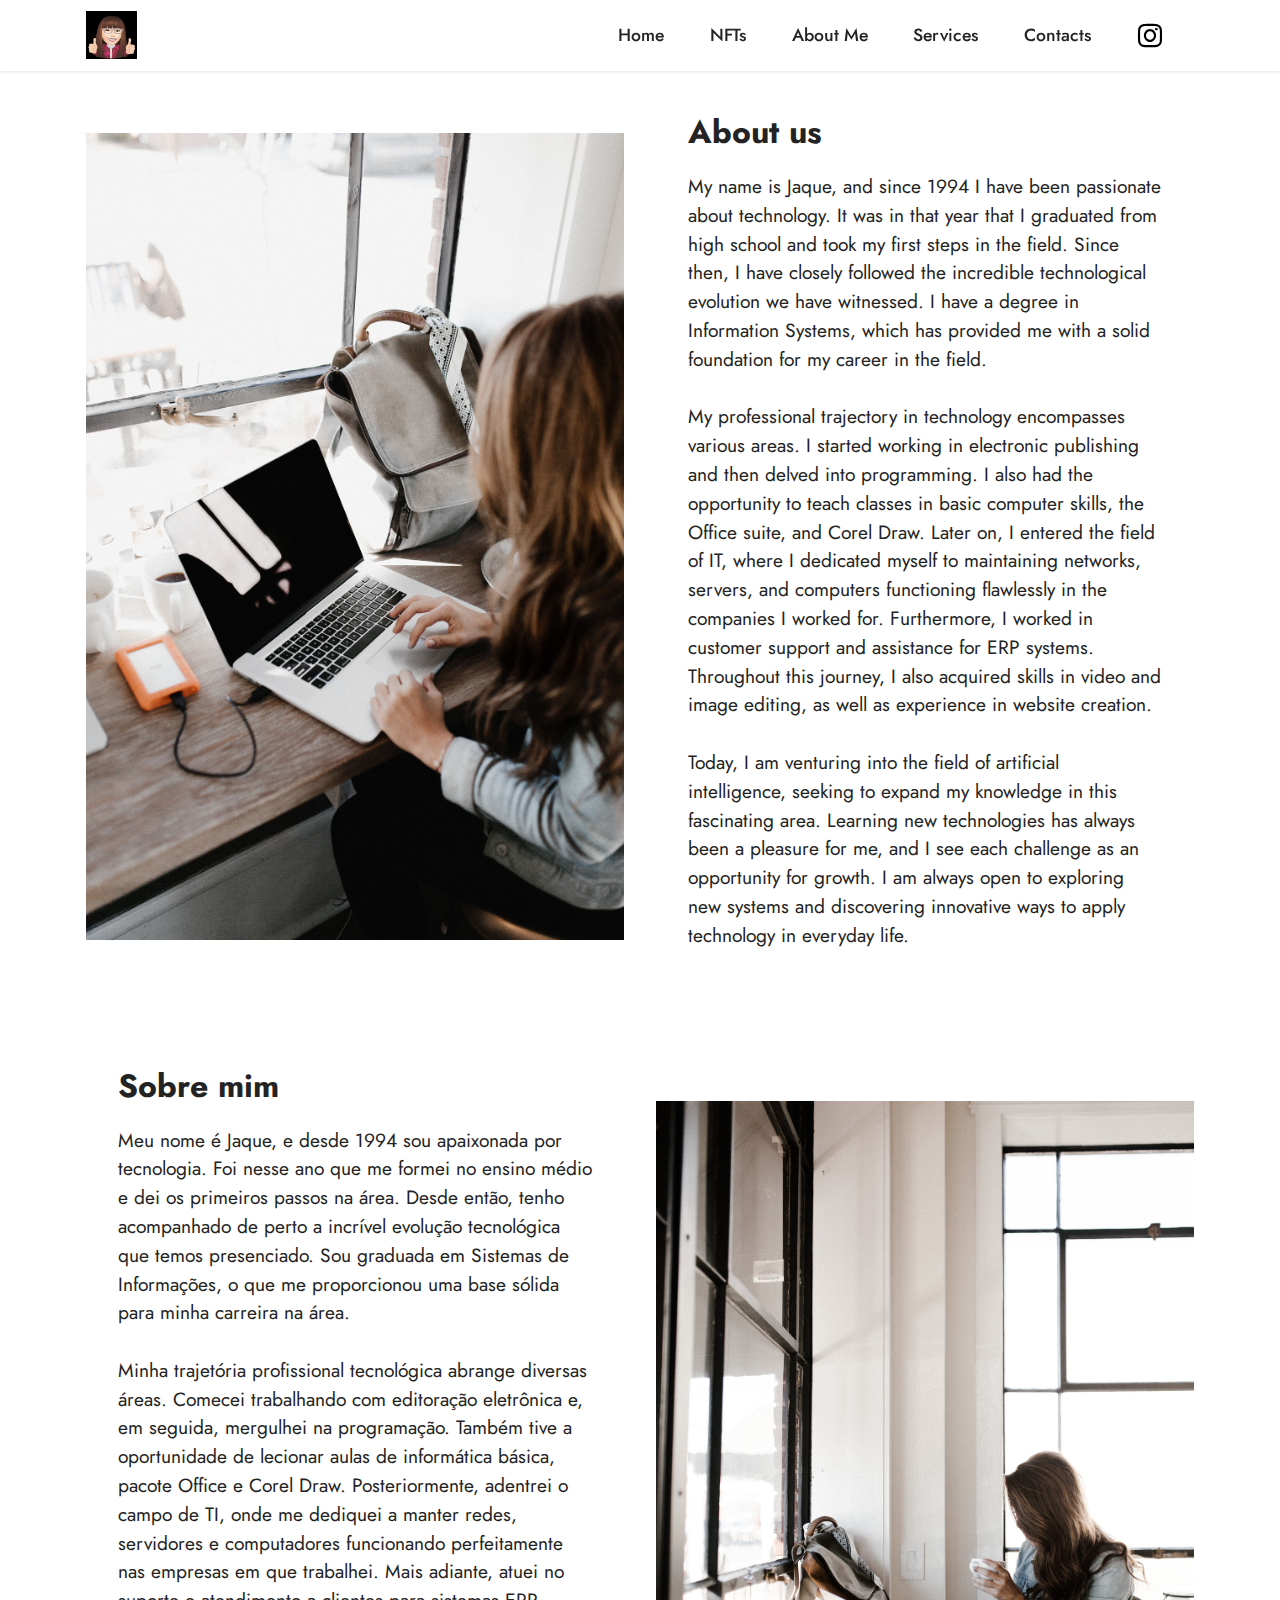
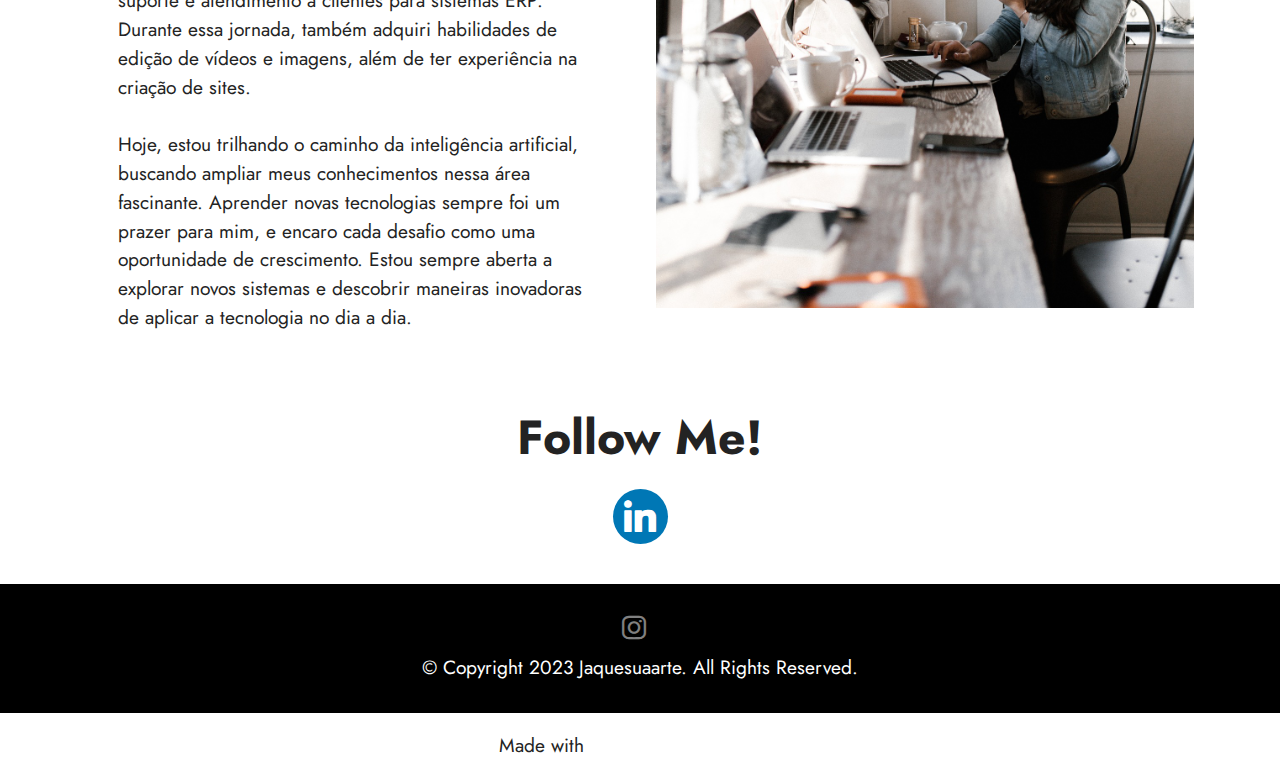
==== commit b2d0d136: "Add files via upload" ====
--- a/Aboutus.html
+++ b/Aboutus.html
@@ -188,7 +188,7 @@
             </div>
         </div>
     </div>
-</section><section class="display-7" style="padding: 0;align-items: center;justify-content: center;flex-wrap: wrap;    align-content: center;display: flex;position: relative;height: 4rem;"><a href="https://mobiri.se/3006406" style="flex: 1 1;height: 4rem;position: absolute;width: 100%;z-index: 1;"><img alt="" style="height: 4rem;" src="[data-uri]"></a><p style="margin: 0;text-align: center;" class="display-7">Made with &#8204;</p><a style="z-index:1" href="https://mobirise.com/builder/landing-page-software.html">Landing Page Software</a></section><script src="assets/bootstrap/js/bootstrap.bundle.min.js"></script>  <script src="assets/smoothscroll/smooth-scroll.js"></script>  <script src="assets/ytplayer/index.js"></script>  <script src="assets/dropdown/js/navbar-dropdown.js"></script>  <script src="assets/theme/js/script.js"></script>  
+</section><section class="display-7" style="padding: 0;align-items: center;justify-content: center;flex-wrap: wrap;    align-content: center;display: flex;position: relative;height: 4rem;"><a href="https://mobiri.se/3006406" style="flex: 1 1;height: 4rem;position: absolute;width: 100%;z-index: 1;"><img alt="" style="height: 4rem;" src="[data-uri]"></a><p style="margin: 0;text-align: center;" class="display-7">Made with &#8204;</p><a style="z-index:1" href="https://mobirise.com/builder/easiest-website-builder.html">Easiest Website Builder</a></section><script src="assets/bootstrap/js/bootstrap.bundle.min.js"></script>  <script src="assets/smoothscroll/smooth-scroll.js"></script>  <script src="assets/ytplayer/index.js"></script>  <script src="assets/dropdown/js/navbar-dropdown.js"></script>  <script src="assets/theme/js/script.js"></script>  
   
   
 </body>
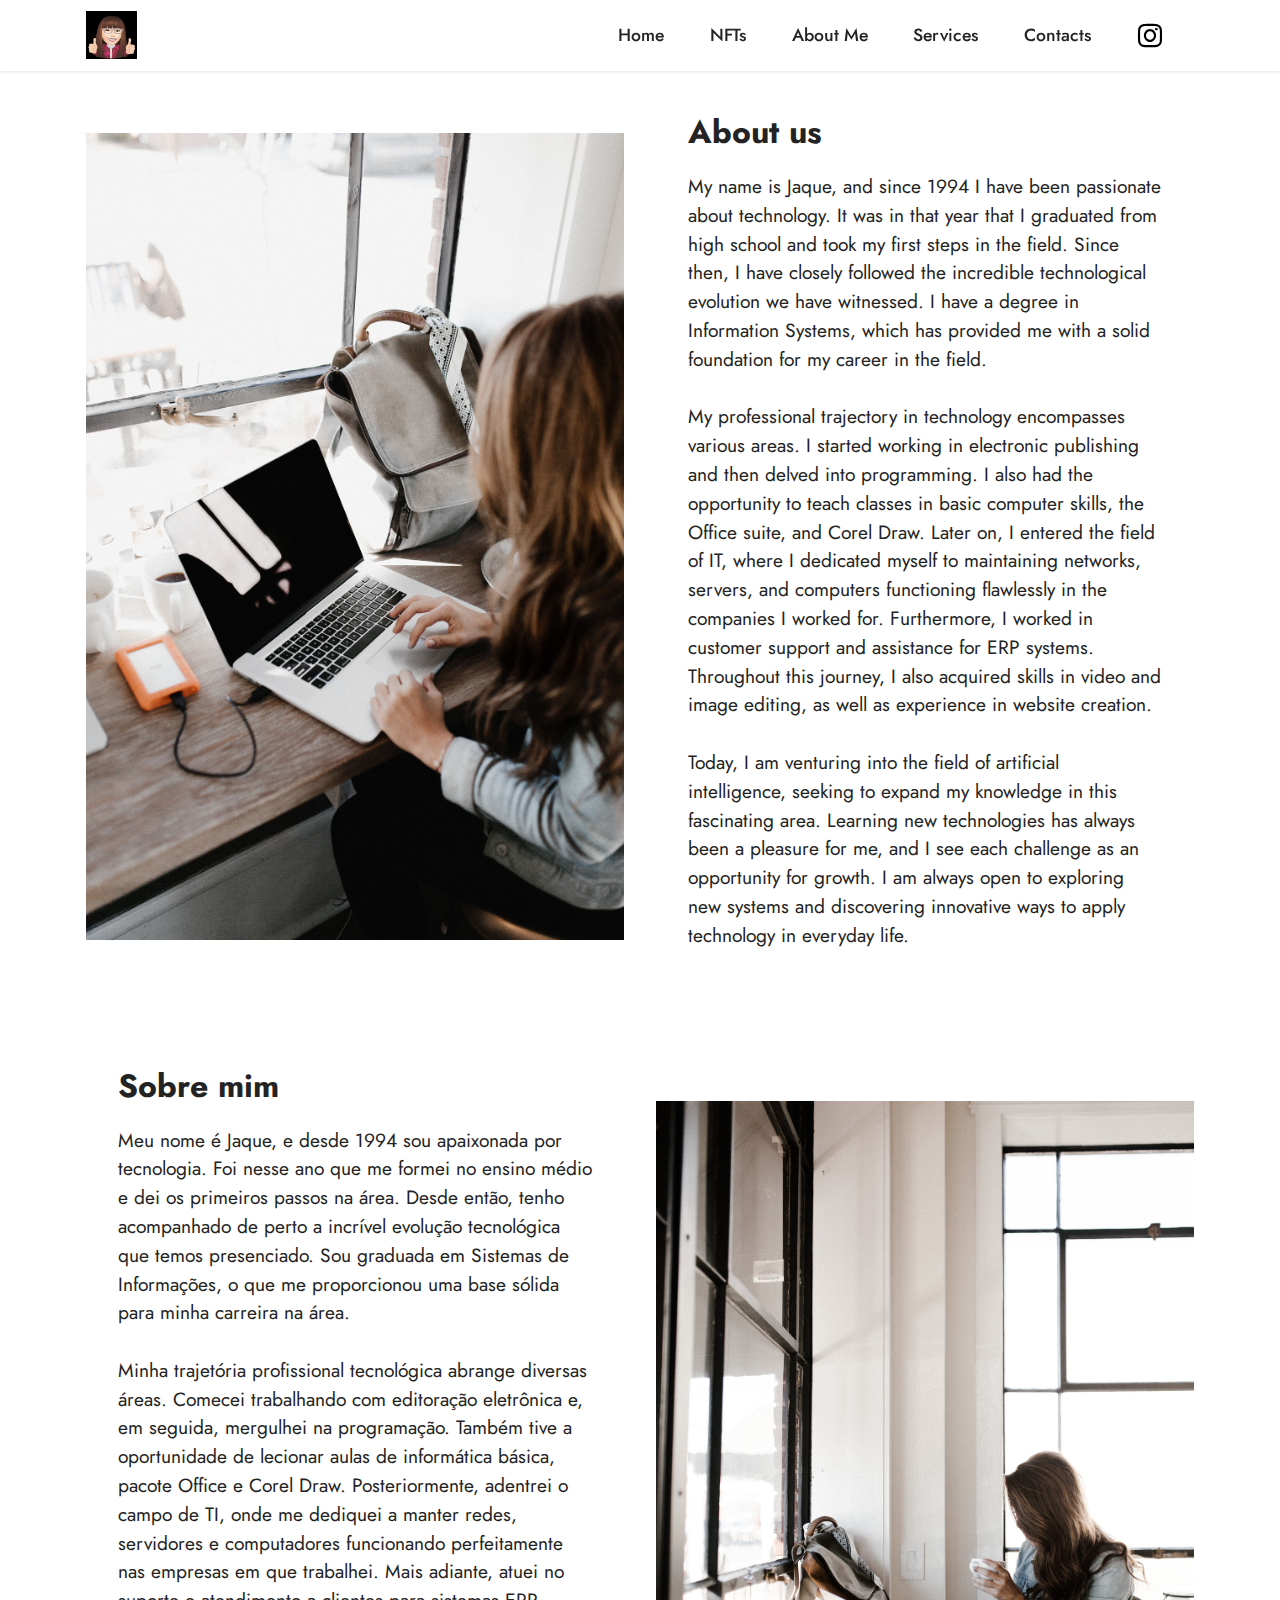
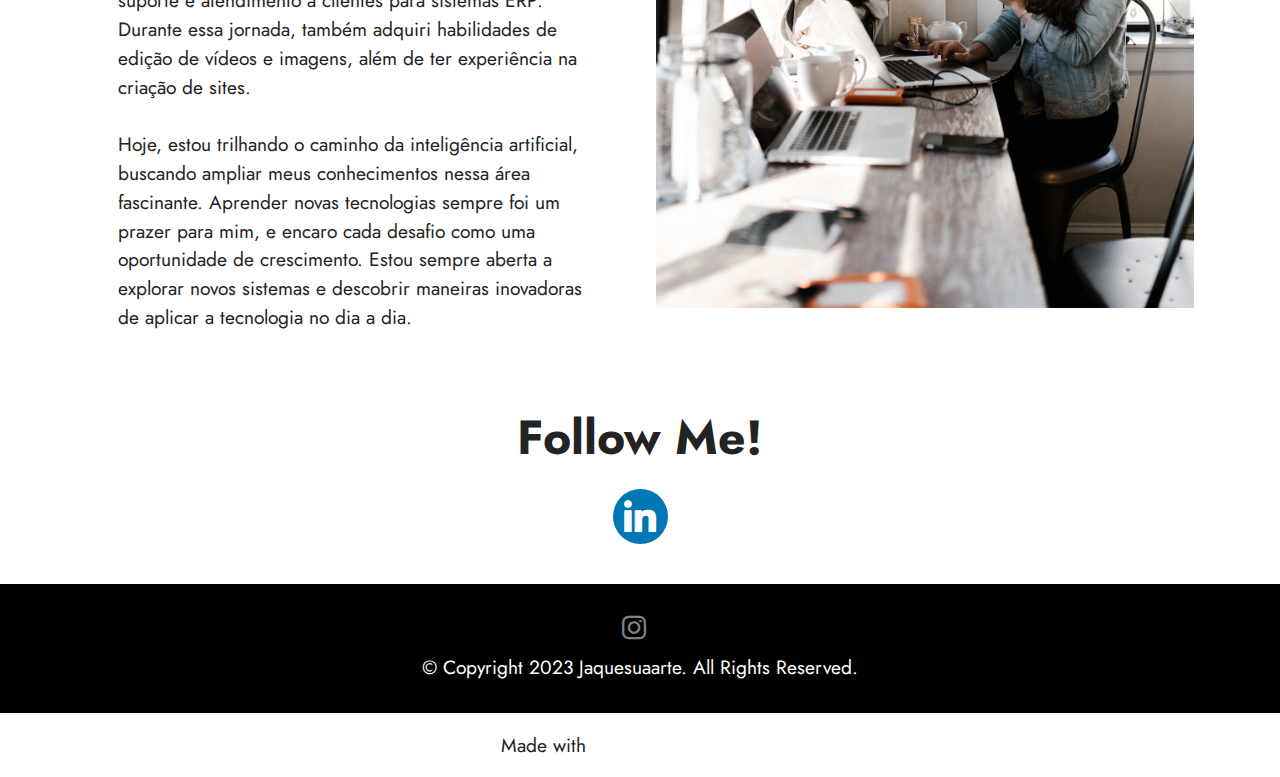
==== commit bd6f7852: "Add files via upload" ====
--- a/Aboutus.html
+++ b/Aboutus.html
@@ -188,7 +188,7 @@
             </div>
         </div>
     </div>
-</section><section class="display-7" style="padding: 0;align-items: center;justify-content: center;flex-wrap: wrap;    align-content: center;display: flex;position: relative;height: 4rem;"><a href="https://mobiri.se/3006406" style="flex: 1 1;height: 4rem;position: absolute;width: 100%;z-index: 1;"><img alt="" style="height: 4rem;" src="[data-uri]"></a><p style="margin: 0;text-align: center;" class="display-7">Made with &#8204;</p><a style="z-index:1" href="https://mobirise.com/builder/easiest-website-builder.html">Easiest Website Builder</a></section><script src="assets/bootstrap/js/bootstrap.bundle.min.js"></script>  <script src="assets/smoothscroll/smooth-scroll.js"></script>  <script src="assets/ytplayer/index.js"></script>  <script src="assets/dropdown/js/navbar-dropdown.js"></script>  <script src="assets/theme/js/script.js"></script>  
+</section><section class="display-7" style="padding: 0;align-items: center;justify-content: center;flex-wrap: wrap;    align-content: center;display: flex;position: relative;height: 4rem;"><a href="https://mobiri.se/3006406" style="flex: 1 1;height: 4rem;position: absolute;width: 100%;z-index: 1;"><img alt="" style="height: 4rem;" src="[data-uri]"></a><p style="margin: 0;text-align: center;" class="display-7">Made with  &#8204;</p><a style="z-index:1" href="https://mobirise.com/builder/html-code-generator.html">HTML Code Generator</a></section><script src="assets/bootstrap/js/bootstrap.bundle.min.js"></script>  <script src="assets/smoothscroll/smooth-scroll.js"></script>  <script src="assets/ytplayer/index.js"></script>  <script src="assets/dropdown/js/navbar-dropdown.js"></script>  <script src="assets/theme/js/script.js"></script>  
   
   
 </body>
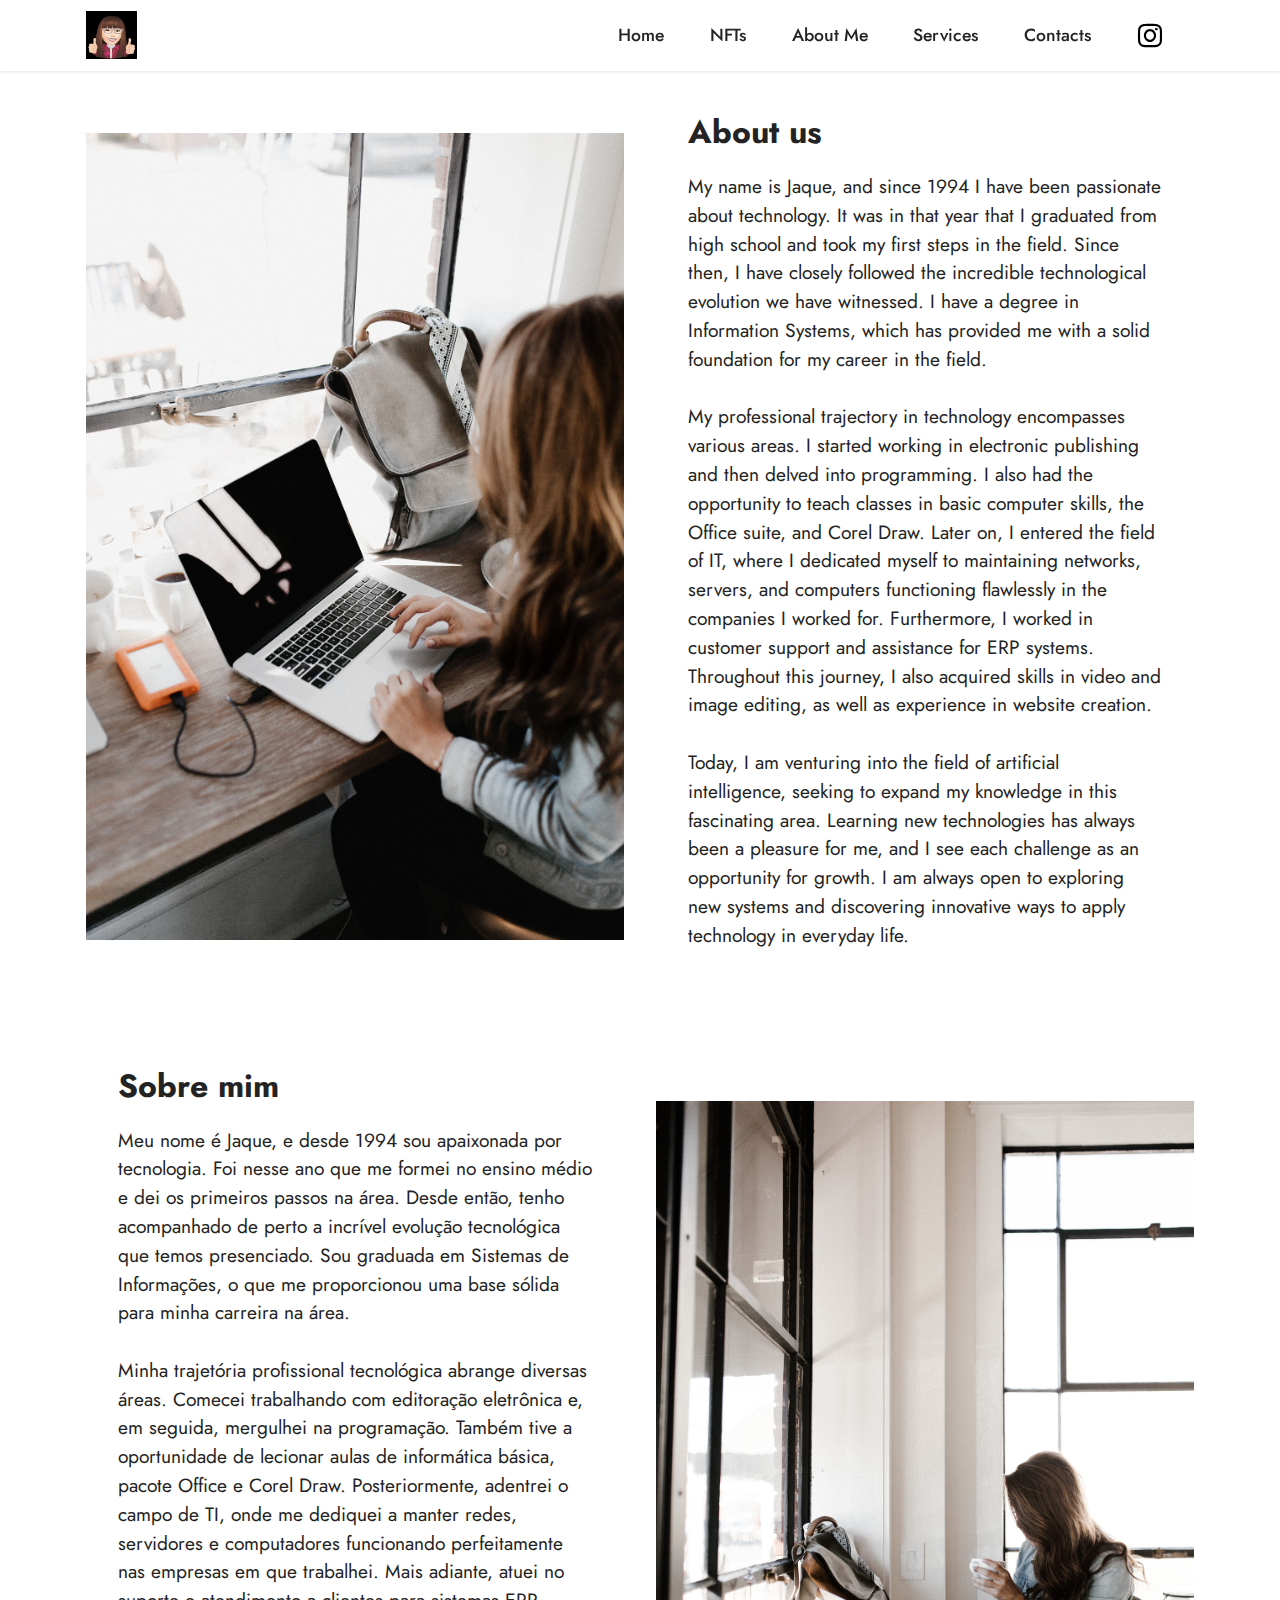
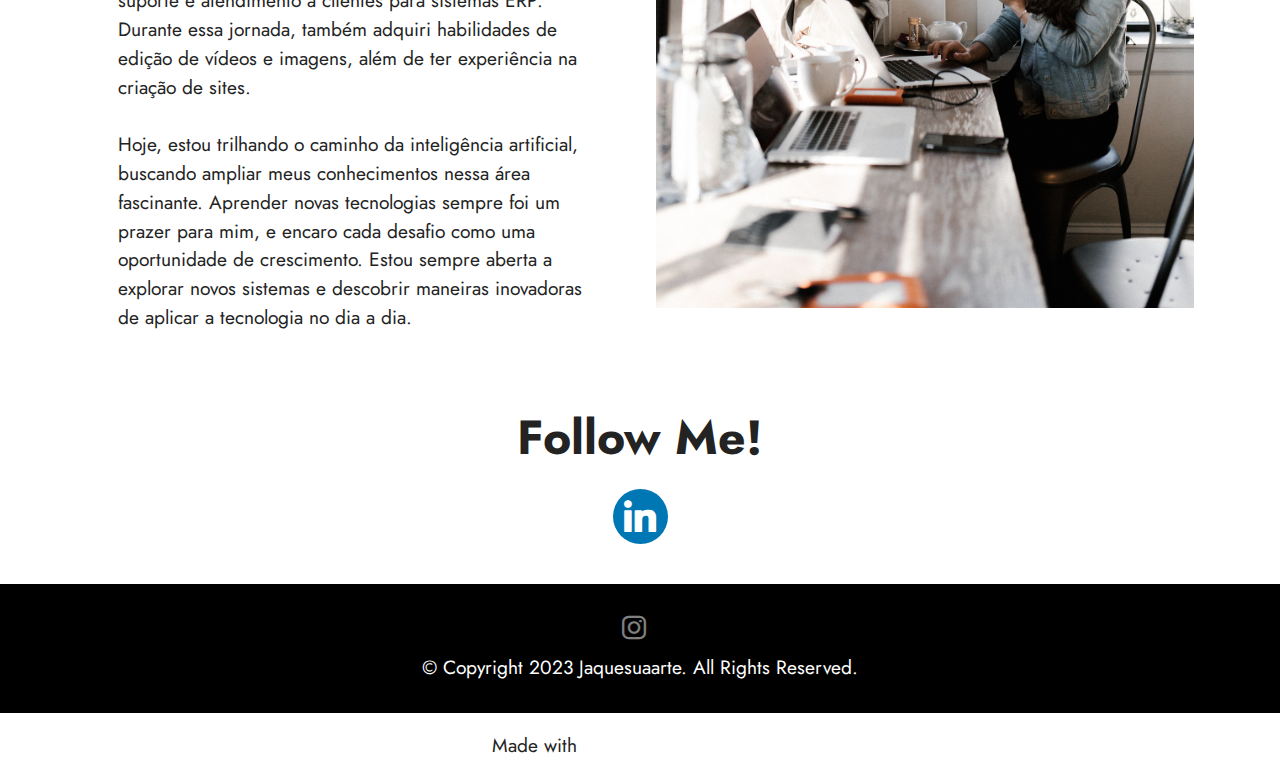
==== commit 816cacc0: "Atualizar Pagina" ====
--- a/Aboutus.html
+++ b/Aboutus.html
@@ -188,7 +188,7 @@
             </div>
         </div>
     </div>
-</section><section class="display-7" style="padding: 0;align-items: center;justify-content: center;flex-wrap: wrap;    align-content: center;display: flex;position: relative;height: 4rem;"><a href="https://mobiri.se/3006406" style="flex: 1 1;height: 4rem;position: absolute;width: 100%;z-index: 1;"><img alt="" style="height: 4rem;" src="[data-uri]"></a><p style="margin: 0;text-align: center;" class="display-7">Made with  &#8204;</p><a style="z-index:1" href="https://mobirise.com/builder/html-code-generator.html">HTML Code Generator</a></section><script src="assets/bootstrap/js/bootstrap.bundle.min.js"></script>  <script src="assets/smoothscroll/smooth-scroll.js"></script>  <script src="assets/ytplayer/index.js"></script>  <script src="assets/dropdown/js/navbar-dropdown.js"></script>  <script src="assets/theme/js/script.js"></script>  
+</section><section class="display-7" style="padding: 0;align-items: center;justify-content: center;flex-wrap: wrap;    align-content: center;display: flex;position: relative;height: 4rem;"><a href="https://mobiri.se/3006406" style="flex: 1 1;height: 4rem;position: absolute;width: 100%;z-index: 1;"><img alt="" style="height: 4rem;" src="[data-uri]"></a><p style="margin: 0;text-align: center;" class="display-7">Made with &#8204;</p><a style="z-index:1" href="https://mobirise.com/builder/web-design-program.html">Website Design Program</a></section><script src="assets/bootstrap/js/bootstrap.bundle.min.js"></script>  <script src="assets/smoothscroll/smooth-scroll.js"></script>  <script src="assets/ytplayer/index.js"></script>  <script src="assets/dropdown/js/navbar-dropdown.js"></script>  <script src="assets/theme/js/script.js"></script>  
   
   
 </body>
